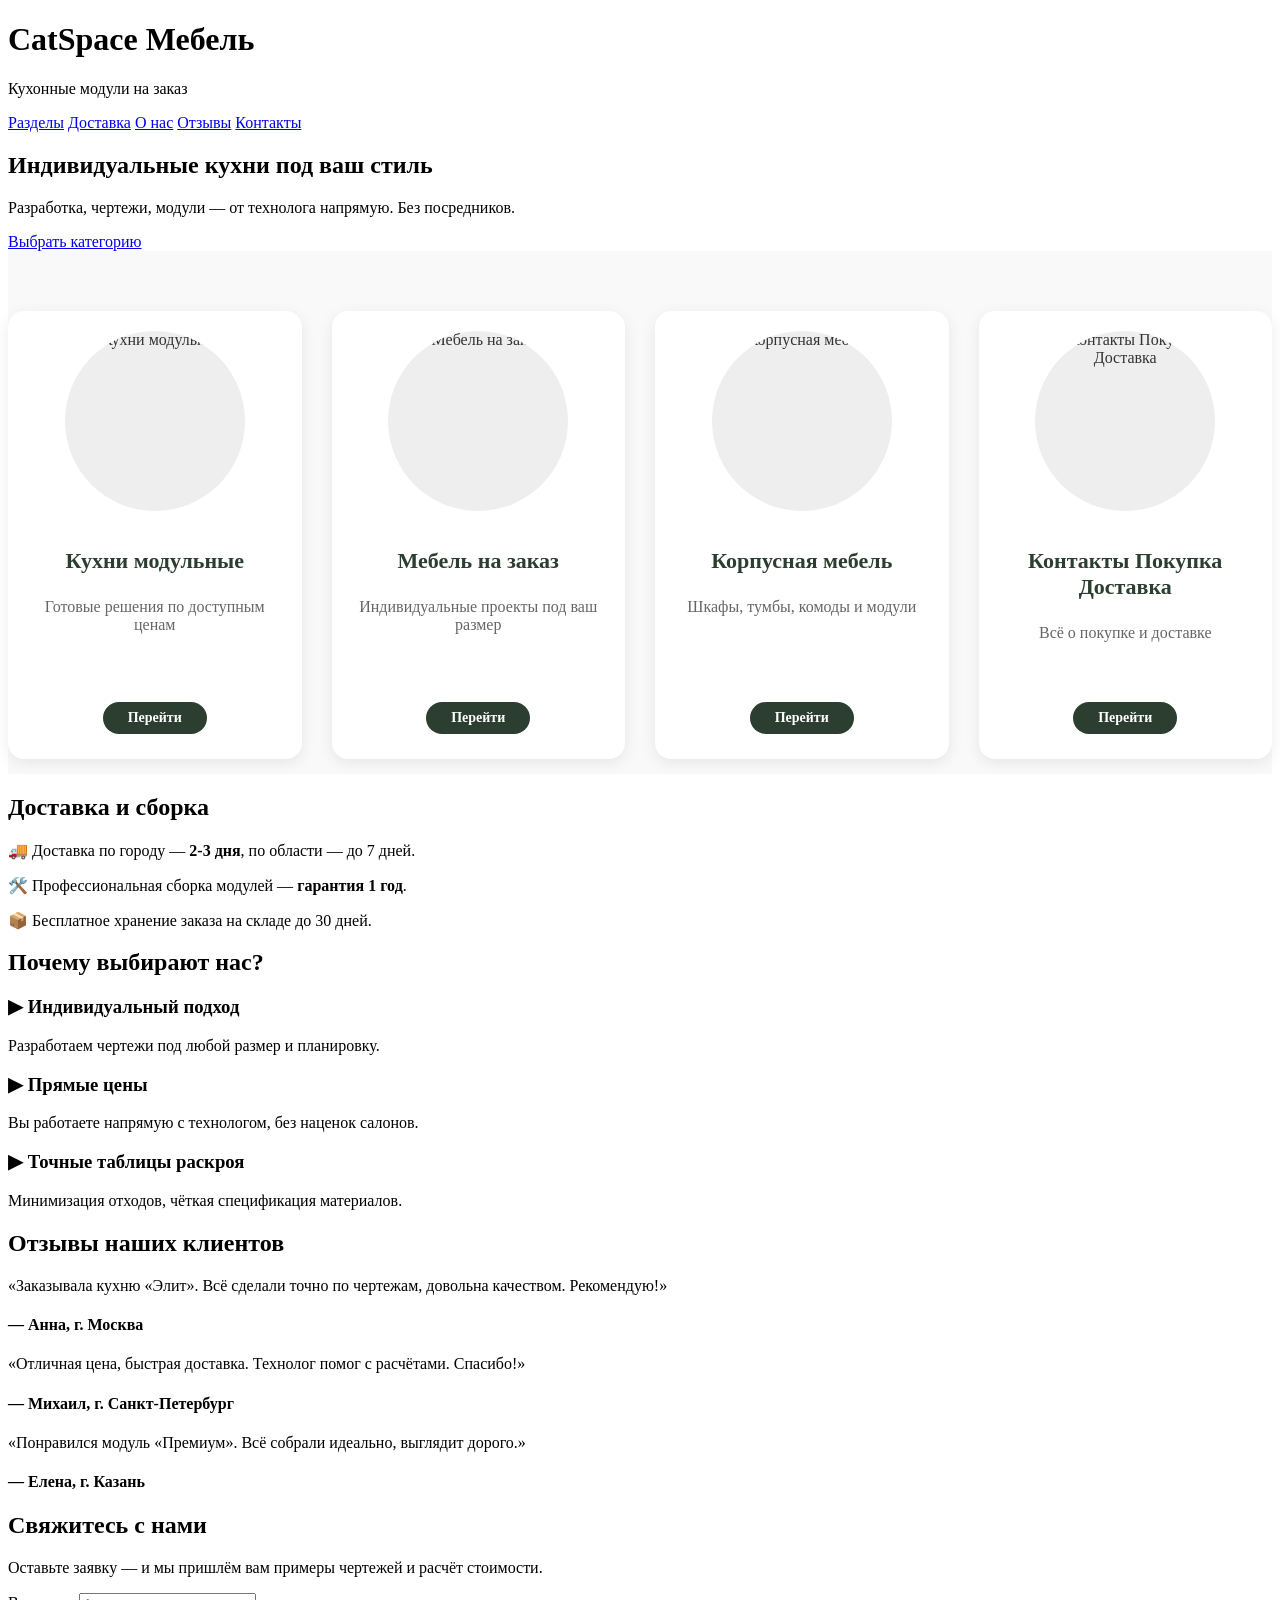
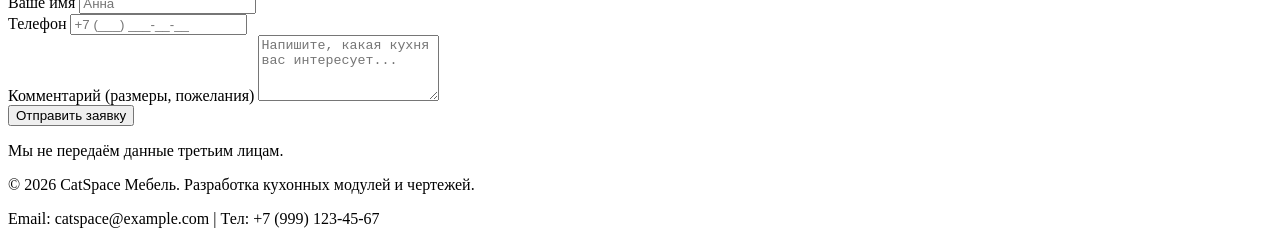
==== index.html @ ef548bec "Update index.html" ====
<!DOCTYPE html>
<html lang="ru">
<head>
    <meta charset="UTF-8">
    <meta name="viewport" content="width=device-width, initial-scale=1.0">
    <title>CatSpace Мебель – Кухни и мебель на заказ</title>
    <link rel="stylesheet" href="style.css">
    <style>
        .section-buttons {
            display: grid;
            grid-template-columns: repeat(auto-fit, minmax(200px, 1fr));
            gap: 30px;
            padding: 60px 0;
            background: #f9f9f9;
        }
        .section-btn {
            display: flex;
            flex-direction: column;
            align-items: center;
            text-decoration: none;
            color: #333;
            background: white;
            border-radius: 16px;
            padding: 20px 20px 25px;
            box-shadow: 0 4px 15px rgba(0,0,0,0.08);
            transition: transform 0.2s, box-shadow 0.2s;
            height: 100%;
            text-align: center;
        }
        .section-btn:hover {
            transform: translateY(-5px);
            box-shadow: 0 8px 25px rgba(0,0,0,0.15);
        }
        .section-btn img {
            width: 100%;
            max-width: 180px;
            aspect-ratio: 1/1;
            object-fit: cover;
            border-radius: 50%;
            margin-bottom: 15px;
            background: #eee;
        }
        .section-btn h3 {
            font-size: 22px;
            margin-bottom: 8px;
            color: #2c3e2f;
            flex-shrink: 0;
            text-align: center;
        }
        .section-btn p {
            font-size: 16px;
            color: #666;
            flex-grow: 1;
            margin-bottom: 15px;
            text-align: center;
        }
        .section-btn .btn {
            display: inline-block;
            padding: 8px 25px;
            background: #2c3e2f;
            color: white;
            border-radius: 30px;
            font-weight: bold;
            font-size: 14px;
            transition: background 0.3s;
            flex-shrink: 0;
            margin-top: auto;
        }
        .section-btn .btn:hover {
            background: #4a6741;
        }
        section[id] {
            scroll-margin-top: 80px;
        }
    </style>
</head>
<body>

<header>
    <div class="container">
        <div class="logo">
            <a href="index.html" style="text-decoration: none; color: inherit;">
                <h1>CatSpace Мебель</h1>
            </a>
            <p>Кухонные модули на заказ</p>
        </div>
        <nav class="navbar">
            <a href="#sections">Разделы</a>
            <a href="#delivery">Доставка</a>
            <a href="#about">О нас</a>
            <a href="#reviews">Отзывы</a>
            <a href="#contact">Контакты</a>
        </nav>
    </div>
</header>

<section class="hero">
    <div class="container">
        <h2>Индивидуальные кухни под ваш стиль</h2>
        <p>Разработка, чертежи, модули — от технолога напрямую. Без посредников.</p>
        <a href="#sections" class="btn">Выбрать категорию</a>
    </div>
</section>

<section id="sections" class="container section-buttons">
    <a href="pages/kitchen-modular/economy.html" class="section-btn">
        <img src="images/kitchen_test.png" alt="Кухни модульные">
        <h3>Кухни модульные</h3>
        <p>Готовые решения по доступным ценам</p>
        <span class="btn">Перейти</span>
    </a>
    <a href="pages/custom-furniture/custom.html" class="section-btn">
        <img src="images/kitchen_test.png" alt="Мебель на заказ">
        <h3>Мебель на заказ</h3>
        <p>Индивидуальные проекты под ваш размер</p>
        <span class="btn">Перейти</span>
    </a>
    <a href="pages/case-furniture/furniture.html" class="section-btn">
        <img src="images/kitchen_test.png" alt="Корпусная мебель">
        <h3>Корпусная мебель</h3>
        <p>Шкафы, тумбы, комоды и модули</p>
        <span class="btn">Перейти</span>
    </a>
    <a href="pages/info/contact-buy-delivery.html" class="section-btn">
        <img src="images/kitchen_test.png" alt="Контакты Покупка Доставка">
        <h3>Контакты Покупка Доставка</h3>
        <p>Всё о покупке и доставке</p>
        <span class="btn">Перейти</span>
    </a>
</section>

<section id="delivery" class="info-section alt-bg">
    <div class="container">
        <h2>Доставка и сборка</h2>
        <div class="info-content">
            <p>🚚 Доставка по городу — <strong>2-3 дня</strong>, по области — до 7 дней.</p>
            <p>🛠️ Профессиональная сборка модулей — <strong>гарантия 1 год</strong>.</p>
            <p>📦 Бесплатное хранение заказа на складе до 30 дней.</p>
        </div>
    </div>
</section>

<section id="about" class="about">
    <div class="container">
        <h2>Почему выбирают нас?</h2>
        <div class="features">
            <div class="feature">
                <h3>▶ Индивидуальный подход</h3>
                <p>Разработаем чертежи под любой размер и планировку.</p>
            </div>
            <div class="feature">
                <h3>▶ Прямые цены</h3>
                <p>Вы работаете напрямую с технологом, без наценок салонов.</p>
            </div>
            <div class="feature">
                <h3>▶ Точные таблицы раскроя</h3>
                <p>Минимизация отходов, чёткая спецификация материалов.</p>
            </div>
        </div>
    </div>
</section>

<section id="reviews" class="info-section">
    <div class="container">
        <h2>Отзывы наших клиентов</h2>
        <div class="reviews-grid">
            <div class="review-card">
                <p>«Заказывала кухню «Элит». Всё сделали точно по чертежам, довольна качеством. Рекомендую!»</p>
                <h4>— Анна, г. Москва</h4>
            </div>
            <div class="review-card">
                <p>«Отличная цена, быстрая доставка. Технолог помог с расчётами. Спасибо!»</p>
                <h4>— Михаил, г. Санкт-Петербург</h4>
            </div>
            <div class="review-card">
                <p>«Понравился модуль «Премиум». Всё собрали идеально, выглядит дорого.»</p>
                <h4>— Елена, г. Казань</h4>
            </div>
        </div>
    </div>
</section>

<section id="contact" class="contact">
    <div class="container">
        <h2>Свяжитесь с нами</h2>
        <p>Оставьте заявку — и мы пришлём вам примеры чертежей и расчёт стоимости.</p>
        <form action="https://formsubmit.co/catspacegoldragon@gmail.com" method="POST" class="contact-form" id="contactForm">
            <input type="hidden" name="_captcha" value="false">
            <input type="hidden" name="_subject" value="Новая заявка с лендинга CatSpace">
            <input type="hidden" name="_next" value="https://catspacegoldragon-tech.github.io/landing/thanks.html">
            <input type="hidden" name="_template" value="table">
            <div class="form-group">
                <label for="name">Ваше имя</label>
                <input type="text" id="name" name="name" placeholder="Анна" required>
            </div>
            <div class="form-group">
                <label for="phone">Телефон</label>
                <input type="tel" id="phone" name="phone" placeholder="+7 (___) ___-__-__" required>
            </div>
            <div class="form-group">
                <label for="message">Комментарий (размеры, пожелания)</label>
                <textarea id="message" name="message" rows="4" placeholder="Напишите, какая кухня вас интересует..."></textarea>
            </div>
            <button type="submit" class="btn">Отправить заявку</button>
        </form>
        <p class="form-note">Мы не передаём данные третьим лицам.</p>
    </div>
</section>

<footer>
    <div class="container">
        <p>&copy; 2026 CatSpace Мебель. Разработка кухонных модулей и чертежей.</p>
        <p>Email: catspace@example.com | Тел: +7 (999) 123-45-67</p>
    </div>
</footer>

</body>
</html>
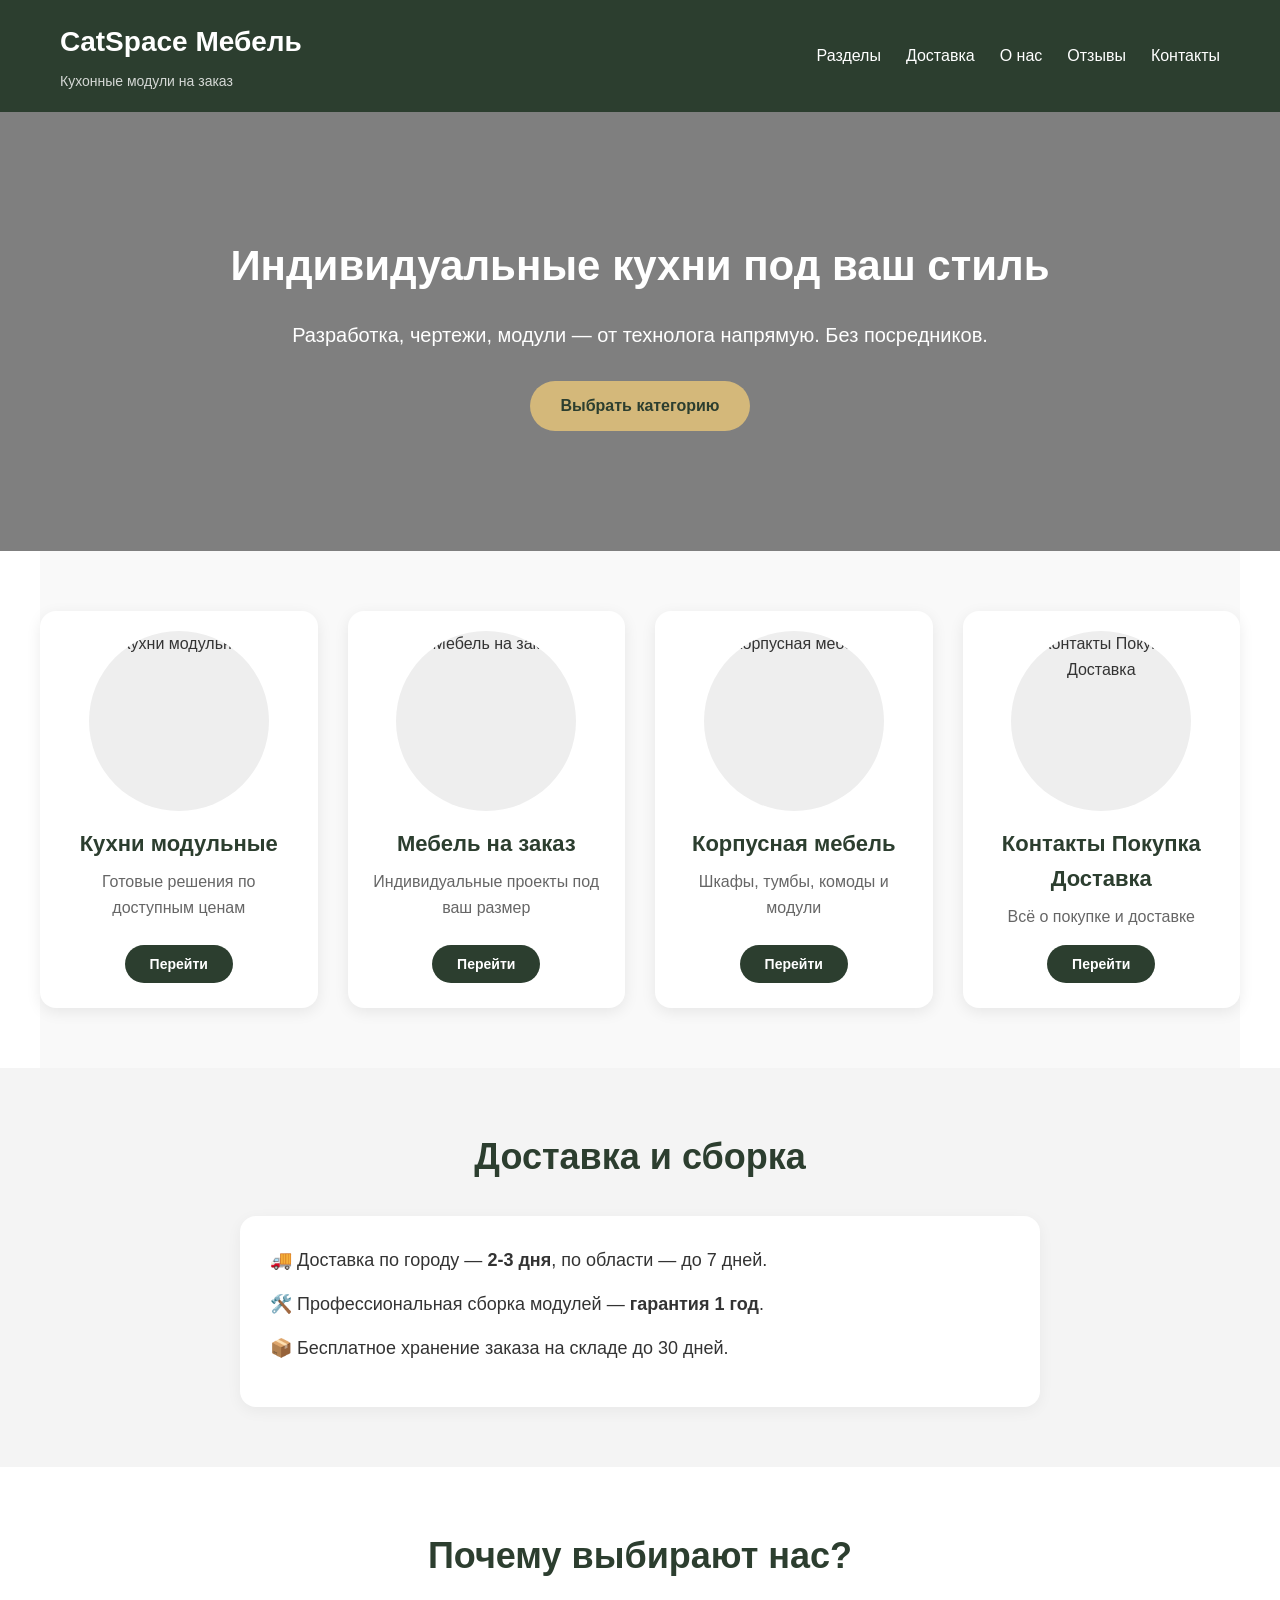
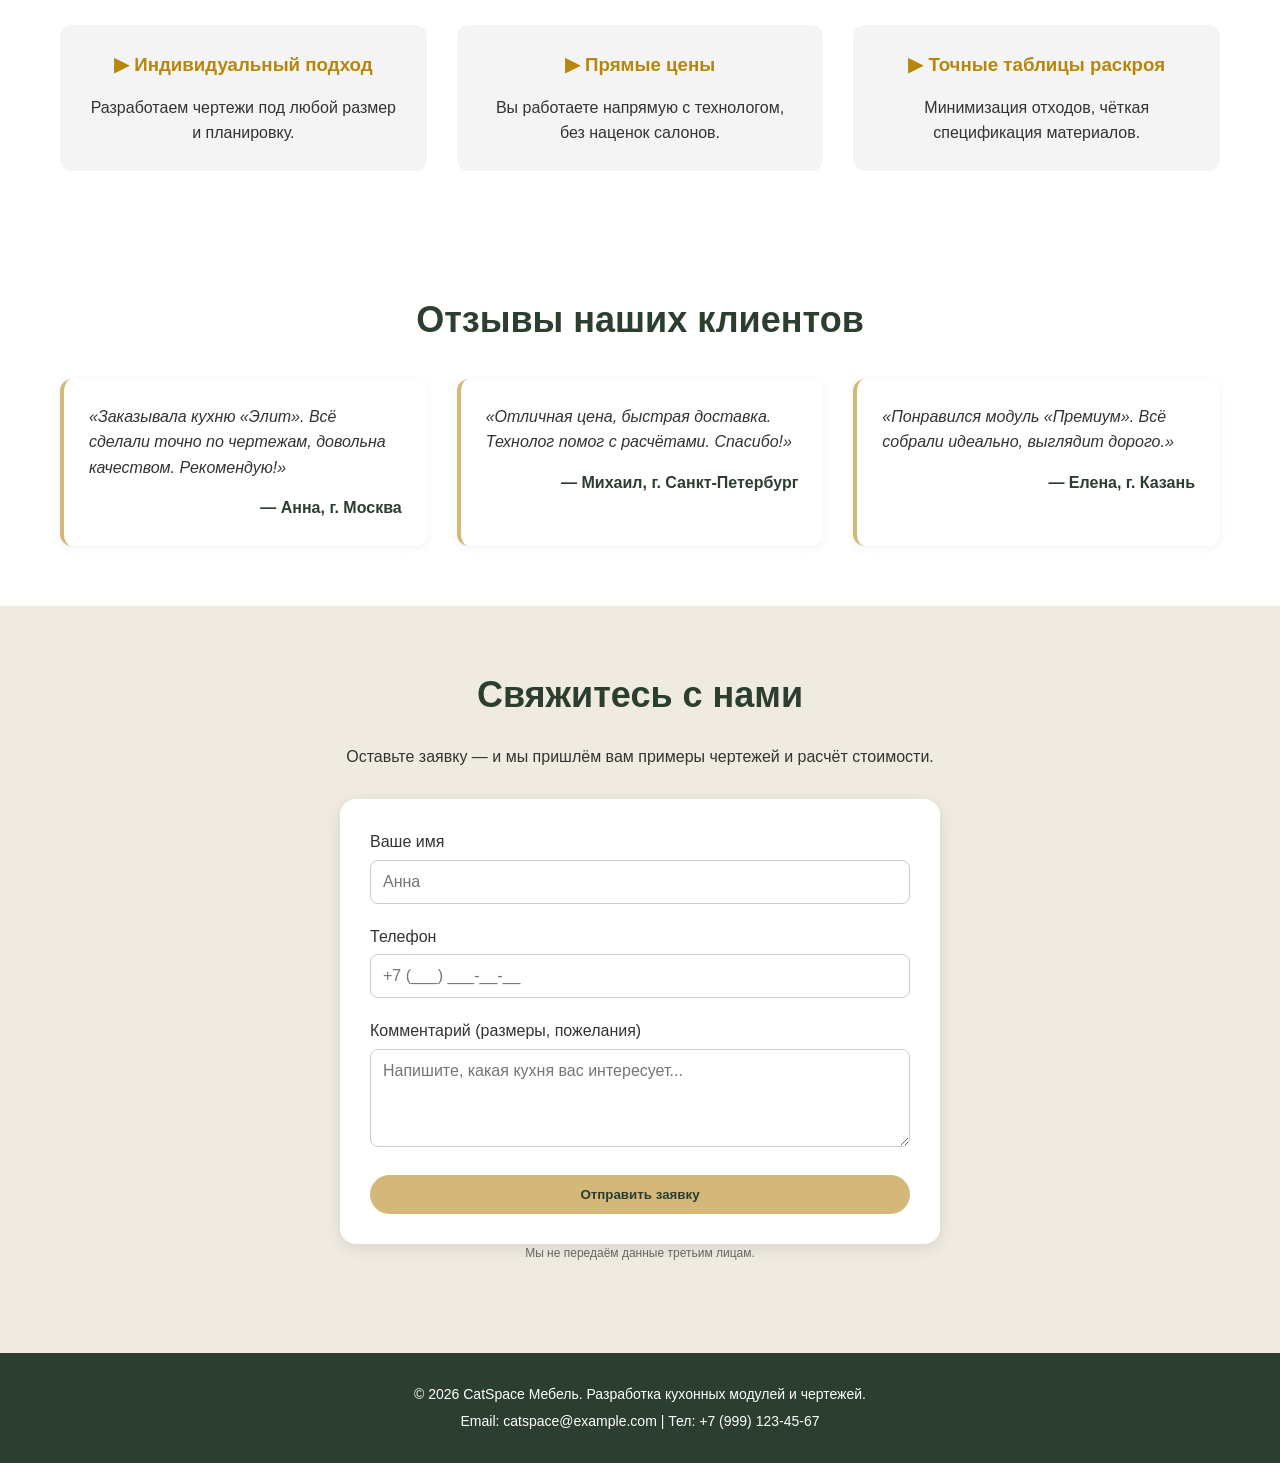
==== commit b72019b6: "Update index.html" ====
--- a/index.html
+++ b/index.html
@@ -110,10 +110,10 @@
         <span class="btn">Перейти</span>
     </a>
     <a href="pages/custom-furniture/custom.html" class="section-btn">
-        <img src="images/kitchen_test.png" alt="Мебель на заказ">
-        <h3>Мебель на заказ</h3>
-        <p>Индивидуальные проекты под ваш размер</p>
-        <span class="btn">Перейти</span>
+    <img src="images/kitchen_test.png" alt="Мебель на заказ">
+    <h3>Мебель на заказ</h3>
+    <p>Индивидуальные проекты под ваш размер</p>
+    <span class="btn">Перейти</span>
     </a>
     <a href="pages/case-furniture/furniture.html" class="section-btn">
         <img src="images/kitchen_test.png" alt="Корпусная мебель">
--- a/style.css
+++ b/style.css
@@ -0,0 +1,397 @@
+/* ============================================================ */
+/* ====================== ОБЩИЕ СБРОСЫ ========================= */
+/* ============================================================ */
+* {
+    margin: 0;
+    padding: 0;
+    box-sizing: border-box;
+}
+
+body {
+    font-family: 'Segoe UI', Tahoma, Geneva, Verdana, sans-serif;
+    line-height: 1.6;
+    color: #333;
+    background-color: #fff;
+}
+
+.container {
+    max-width: 1200px;
+    margin: 0 auto;
+    padding: 0 20px;
+}
+
+/* ============================================================ */
+/* ====================== ШАПКА ================================ */
+/* ============================================================ */
+header {
+    background-color: #2c3e2f;
+    color: white;
+    padding: 20px 0;
+    position: sticky;
+    top: 0;
+    z-index: 100;
+}
+
+header .container {
+    display: flex;
+    justify-content: space-between;
+    align-items: center;
+    flex-wrap: wrap;
+}
+
+.logo h1 {
+    font-size: 28px;
+    margin-bottom: 5px;
+}
+
+.logo p {
+    font-size: 14px;
+    opacity: 0.8;
+}
+
+.navbar {
+    display: flex;
+    gap: 25px;
+    flex-wrap: wrap;
+}
+
+.navbar a {
+    color: white;
+    text-decoration: none;
+    font-weight: 500;
+    transition: color 0.3s;
+}
+
+.navbar a:hover {
+    color: #d4b87a;
+}
+
+/* ============================================================ */
+/* ====================== ГЛАВНЫЙ ЭКРАН (HERO) ================= */
+/* ============================================================ */
+.hero {
+    background: linear-gradient(rgba(0,0,0,0.5), rgba(0,0,0,0.5)), url('https://placehold.co/1600x600?text=Кухня+пример') center/cover no-repeat;
+    color: white;
+    text-align: center;
+    padding: 120px 0;
+}
+
+.hero h2 {
+    font-size: 42px;
+    margin-bottom: 20px;
+}
+
+.hero p {
+    font-size: 20px;
+    margin-bottom: 30px;
+}
+
+.btn {
+    display: inline-block;
+    background-color: #d4b87a;
+    color: #2c3e2f;
+    padding: 12px 30px;
+    text-decoration: none;
+    font-weight: bold;
+    border-radius: 30px;
+    transition: background 0.3s, transform 0.2s;
+    border: none;
+    cursor: pointer;
+}
+
+.btn:hover {
+    background-color: #c2a259;
+    transform: scale(1.02);
+}
+
+/* ============================================================ */
+/* ====================== КАТАЛОГ ============================== */
+/* ============================================================ */
+.catalog {
+    padding: 60px 0;
+    background-color: #f9f9f9;
+}
+
+.catalog h2 {
+    text-align: center;
+    font-size: 36px;
+    margin-bottom: 40px;
+    color: #2c3e2f;
+}
+
+.product-grid {
+    display: grid;
+    grid-template-columns: repeat(auto-fit, minmax(300px, 1fr));
+    gap: 30px;
+}
+
+/* --- КАРТОЧКИ ТОВАРОВ --- */
+.product-card {
+    background: white;
+    border-radius: 12px;
+    overflow: hidden;
+    box-shadow: 0 4px 10px rgba(0,0,0,0.1);
+    text-align: center;
+    padding-bottom: 20px;
+    transition: transform 0.2s;
+}
+
+.product-card:hover {
+    transform: translateY(-5px);
+}
+
+.product-card img {
+    width: 100%;
+    aspect-ratio: 1 / 1;
+    object-fit: contain;
+    background-color: #f0f0f0;
+}
+
+.product-card h3 {
+    font-size: 22px;
+    margin: 15px 0 5px;
+}
+
+.price {
+    font-size: 20px;
+    font-weight: bold;
+    color: #b8860b;
+    margin-bottom: 10px;
+}
+
+.product-card p {
+    padding: 0 15px 15px;
+}
+
+.btn-order {
+    background-color: #2c3e2f;
+    color: white;
+    border: none;
+    padding: 8px 20px;
+    border-radius: 25px;
+    cursor: pointer;
+    transition: background 0.3s;
+}
+
+.btn-order:hover {
+    background-color: #4a6741;
+}
+/* --- КОНЕЦ КАРТОЧЕК --- */
+
+/* ============================================================ */
+/* ====================== ИНФО-СЕКЦИИ (Акции, Доставка) ======== */
+/* ============================================================ */
+.info-section {
+    padding: 60px 0;
+    background-color: white;
+    text-align: center;
+}
+
+.info-section.alt-bg {
+    background-color: #f4f4f4;
+}
+
+.info-section h2 {
+    font-size: 36px;
+    margin-bottom: 30px;
+    color: #2c3e2f;
+}
+
+.info-content {
+    max-width: 800px;
+    margin: 0 auto;
+    text-align: left;
+    background: #fff;
+    padding: 30px;
+    border-radius: 16px;
+    box-shadow: 0 4px 15px rgba(0,0,0,0.05);
+}
+
+.info-content p {
+    margin-bottom: 15px;
+    font-size: 18px;
+}
+
+/* ============================================================ */
+/* ====================== ОТЗЫВЫ =============================== */
+/* ============================================================ */
+.reviews-grid {
+    display: grid;
+    grid-template-columns: repeat(auto-fit, minmax(280px, 1fr));
+    gap: 30px;
+    margin-top: 20px;
+}
+
+.review-card {
+    background: #fff;
+    padding: 25px;
+    border-radius: 12px;
+    box-shadow: 0 2px 10px rgba(0,0,0,0.05);
+    text-align: left;
+    border-left: 4px solid #d4b87a;
+}
+
+.review-card p {
+    font-style: italic;
+    margin-bottom: 15px;
+}
+
+.review-card h4 {
+    color: #2c3e2f;
+    text-align: right;
+}
+
+/* ============================================================ */
+/* ====================== О НАС ================================ */
+/* ============================================================ */
+.about {
+    padding: 60px 0;
+    background-color: white;
+}
+
+.about h2 {
+    text-align: center;
+    font-size: 36px;
+    margin-bottom: 40px;
+    color: #2c3e2f;
+}
+
+.features {
+    display: flex;
+    flex-wrap: wrap;
+    justify-content: space-between;
+    gap: 30px;
+}
+
+.feature {
+    flex: 1;
+    background: #f4f4f4;
+    padding: 25px;
+    border-radius: 12px;
+    text-align: center;
+}
+
+.feature h3 {
+    margin-bottom: 15px;
+    color: #b8860b;
+}
+
+/* ============================================================ */
+/* ====================== ФОРМА СВЯЗИ ========================== */
+/* ============================================================ */
+.contact {
+    padding: 60px 0;
+    background-color: #f0ebe1;
+}
+
+.contact h2 {
+    text-align: center;
+    font-size: 36px;
+    margin-bottom: 20px;
+    color: #2c3e2f;
+}
+
+.contact p {
+    text-align: center;
+    max-width: 600px;
+    margin: 0 auto 30px;
+}
+
+.contact-form {
+    max-width: 600px;
+    margin: 0 auto;
+    background: white;
+    padding: 30px;
+    border-radius: 16px;
+    box-shadow: 0 4px 15px rgba(0,0,0,0.1);
+}
+
+.form-group {
+    margin-bottom: 20px;
+}
+
+.form-group label {
+    display: block;
+    margin-bottom: 5px;
+    font-weight: 500;
+}
+
+.form-group input,
+.form-group textarea {
+    width: 100%;
+    padding: 12px;
+    border: 1px solid #ccc;
+    border-radius: 8px;
+    font-family: inherit;
+    font-size: 16px;
+}
+
+.form-group input:focus,
+.form-group textarea:focus {
+    outline: none;
+    border-color: #d4b87a;
+}
+
+.contact-form .btn {
+    display: block;
+    width: 100%;
+    text-align: center;
+}
+
+.form-note {
+    font-size: 12px;
+    text-align: center;
+    margin-top: 15px;
+    color: #666;
+}
+
+/* ============================================================ */
+/* ====================== ПОДВАЛ ================================ */
+/* ============================================================ */
+footer {
+    background-color: #2c3e2f;
+    color: white;
+    text-align: center;
+    padding: 25px 0;
+    font-size: 14px;
+}
+
+footer p {
+    margin: 5px 0;
+}
+
+/* ============================================================ */
+/* ====================== АДАПТИВНОСТЬ ========================= */
+/* ============================================================ */
+@media (max-width: 768px) {
+    header .container {
+        flex-direction: column;
+        text-align: center;
+    }
+
+    .navbar {
+        justify-content: center;
+        margin-top: 15px;
+        gap: 15px;
+    }
+
+    .hero h2 {
+        font-size: 32px;
+    }
+
+    .hero p {
+        font-size: 18px;
+    }
+
+    .features {
+        flex-direction: column;
+    }
+
+    .reviews-grid {
+        grid-template-columns: 1fr;
+    }
+
+    .product-grid {
+        grid-template-columns: repeat(auto-fit, minmax(250px, 1fr));
+    }
+}
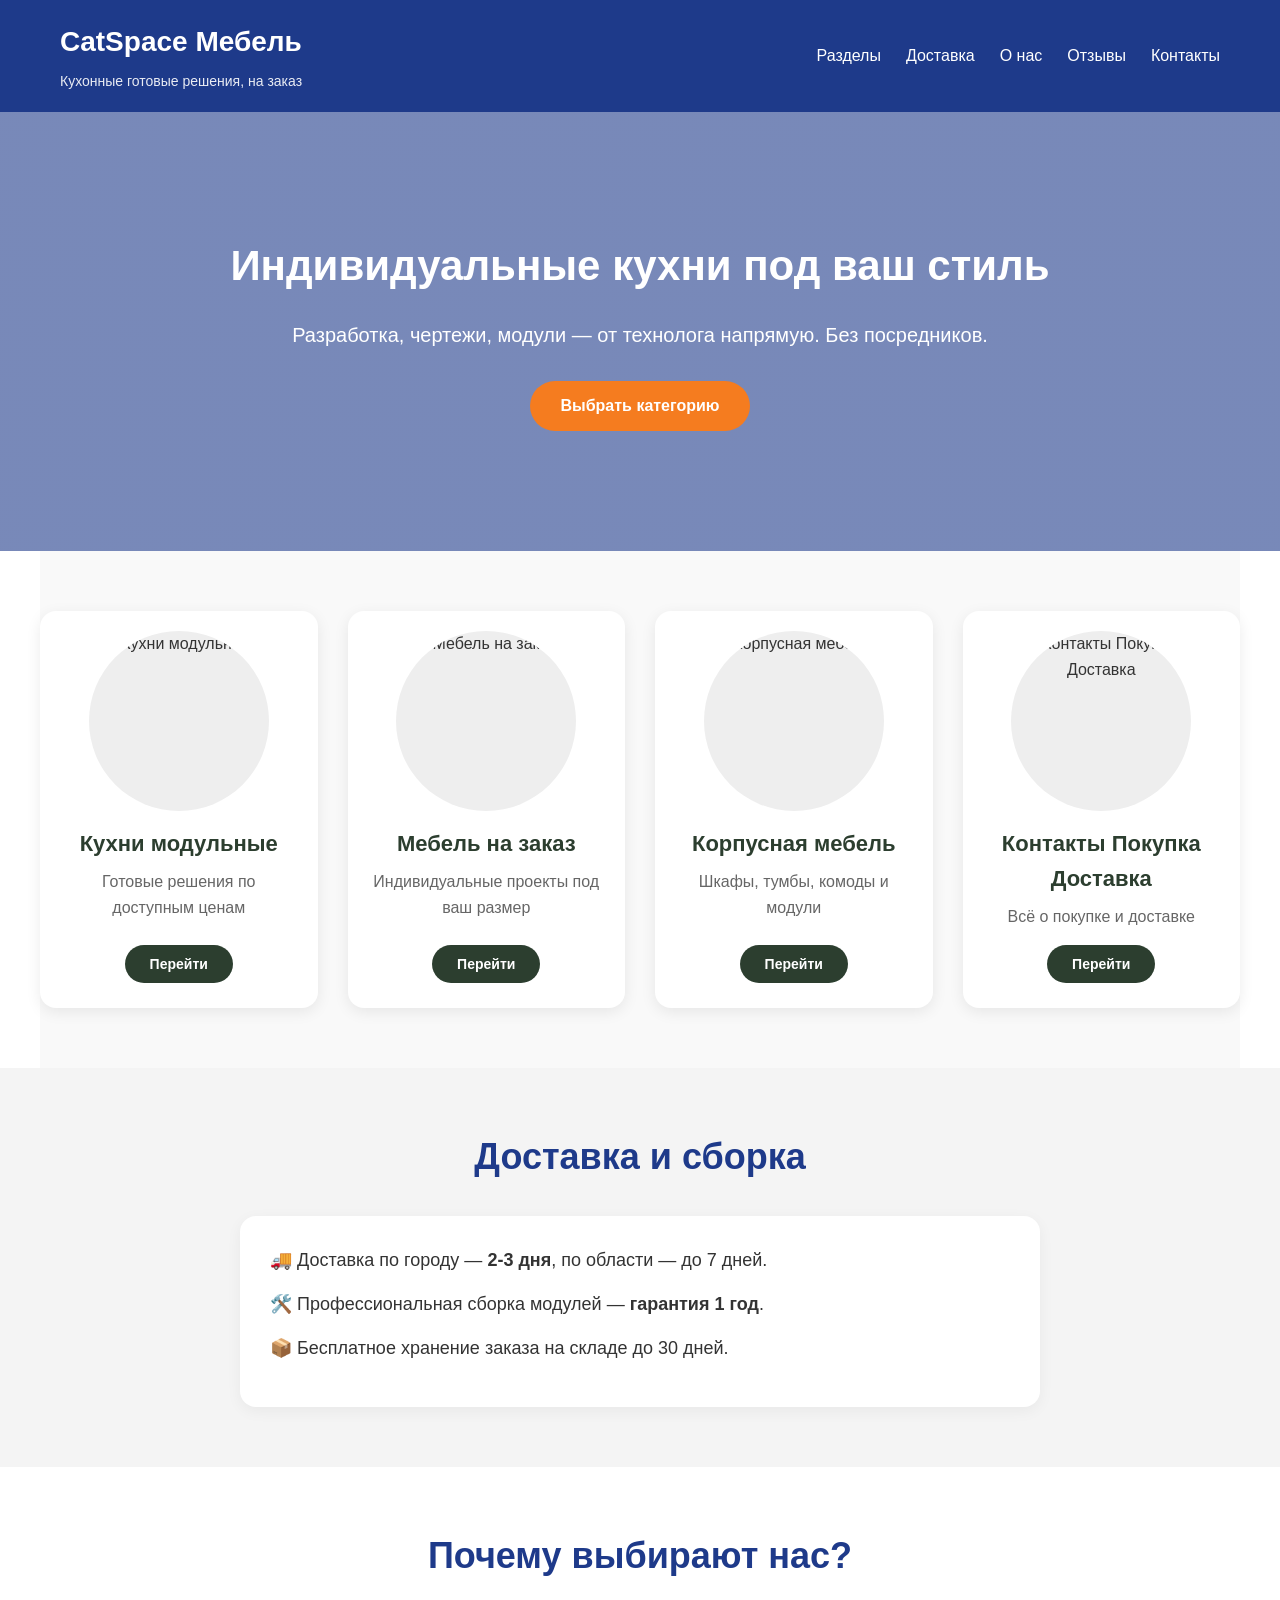
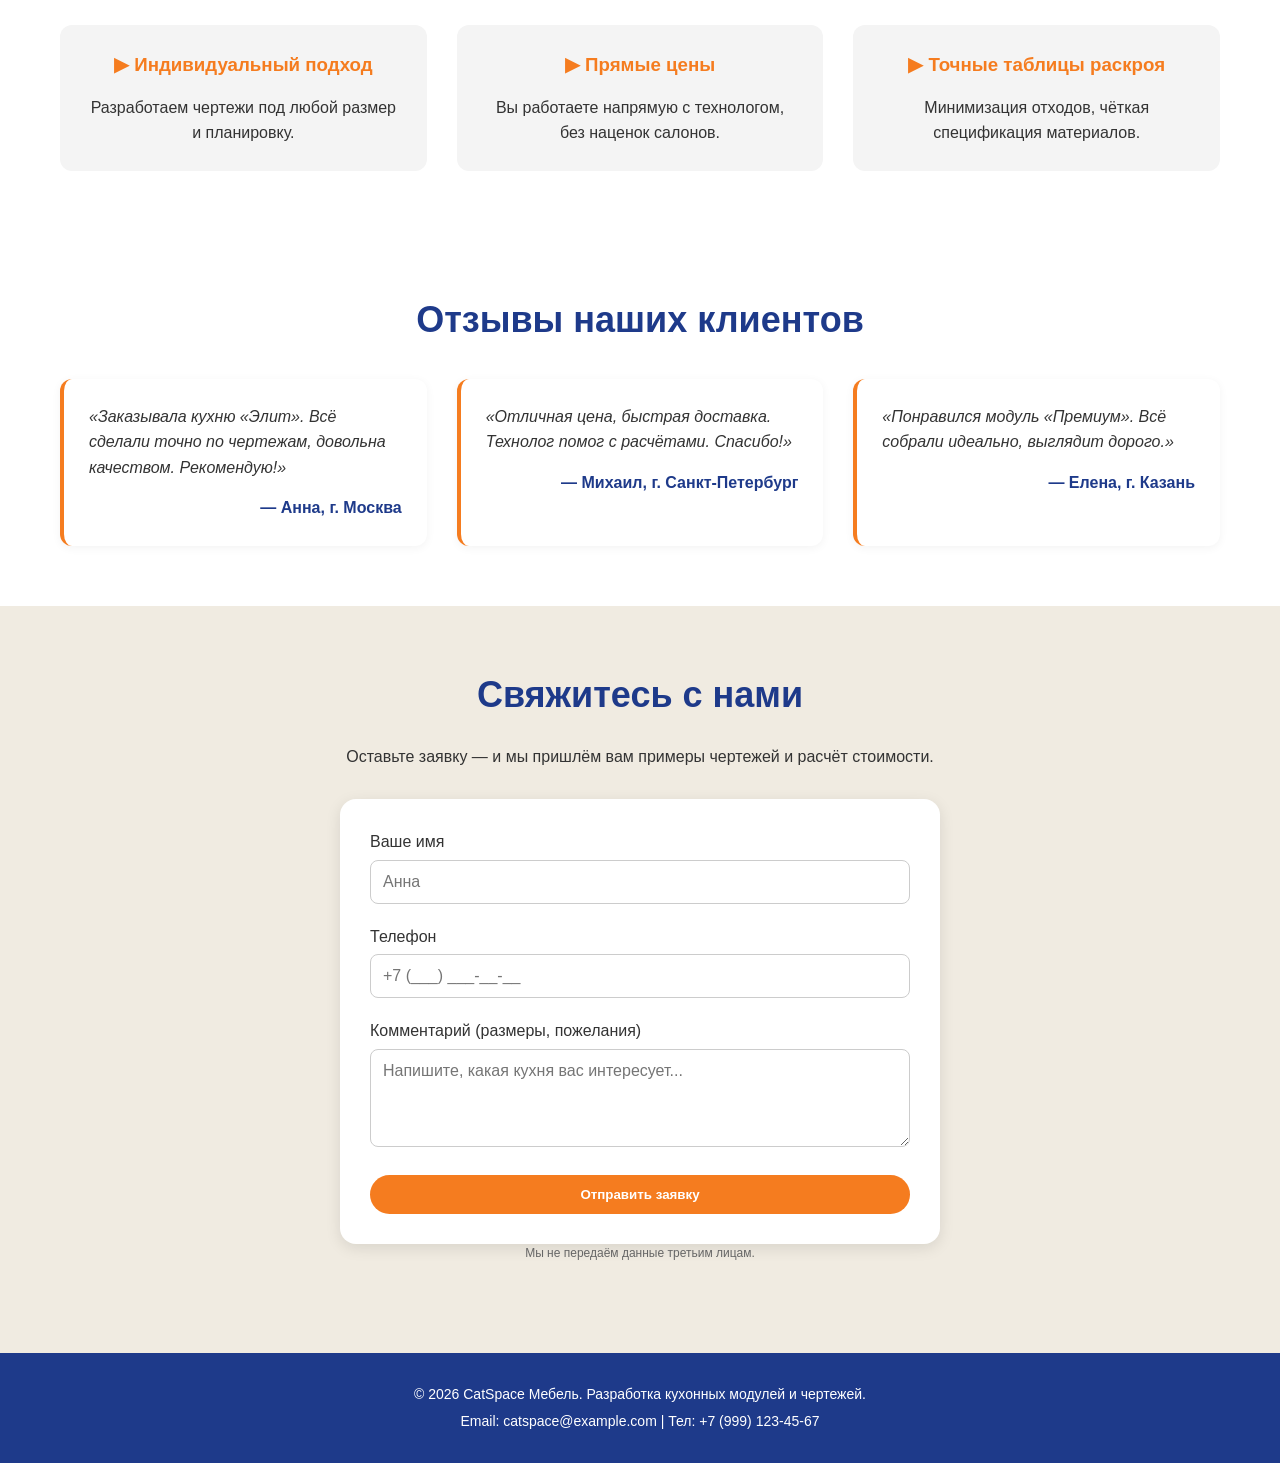
==== commit 898ad140: "Update index.html" ====
--- a/index.html
+++ b/index.html
@@ -3,7 +3,7 @@
 <head>
     <meta charset="UTF-8">
     <meta name="viewport" content="width=device-width, initial-scale=1.0">
-    <title>CatSpace Мебель – Кухни и мебель на заказ</title>
+    <title>ВИРАД Мебель – Кухни и мебель на заказ</title>
     <link rel="stylesheet" href="style.css">
     <style>
         .section-buttons {
@@ -82,7 +82,7 @@
             <a href="index.html" style="text-decoration: none; color: inherit;">
                 <h1>CatSpace Мебель</h1>
             </a>
-            <p>Кухонные модули на заказ</p>
+            <p>Кухонные готовые решения, на заказ</p>
         </div>
         <nav class="navbar">
             <a href="#sections">Разделы</a>
--- a/style.css
+++ b/style.css
@@ -24,7 +24,7 @@
 /* ====================== ШАПКА ================================ */
 /* ============================================================ */
 header {
-    background-color: #2c3e2f;
+    background-color: #1E3A8A; /* тёмно-синий */
     color: white;
     padding: 20px 0;
     position: sticky;
@@ -46,7 +46,7 @@
 
 .logo p {
     font-size: 14px;
-    opacity: 0.8;
+    opacity: 0.9;
 }
 
 .navbar {
@@ -63,14 +63,14 @@
 }
 
 .navbar a:hover {
-    color: #d4b87a;
+    color: #F57C1F; /* оранжевый */
 }
 
 /* ============================================================ */
 /* ====================== ГЛАВНЫЙ ЭКРАН (HERO) ================= */
 /* ============================================================ */
 .hero {
-    background: linear-gradient(rgba(0,0,0,0.5), rgba(0,0,0,0.5)), url('https://placehold.co/1600x600?text=Кухня+пример') center/cover no-repeat;
+    background: linear-gradient(rgba(30, 58, 138, 0.6), rgba(30, 58, 138, 0.6)), url('https://placehold.co/1600x600?text=Кухня+пример') center/cover no-repeat;
     color: white;
     text-align: center;
     padding: 120px 0;
@@ -88,8 +88,8 @@
 
 .btn {
     display: inline-block;
-    background-color: #d4b87a;
-    color: #2c3e2f;
+    background-color: #F57C1F; /* оранжевый */
+    color: white;
     padding: 12px 30px;
     text-decoration: none;
     font-weight: bold;
@@ -100,7 +100,7 @@
 }
 
 .btn:hover {
-    background-color: #c2a259;
+    background-color: #E06A10;
     transform: scale(1.02);
 }
 
@@ -116,7 +116,7 @@
     text-align: center;
     font-size: 36px;
     margin-bottom: 40px;
-    color: #2c3e2f;
+    color: #1E3A8A;
 }
 
 .product-grid {
@@ -155,7 +155,7 @@
 .price {
     font-size: 20px;
     font-weight: bold;
-    color: #b8860b;
+    color: #F57C1F;
     margin-bottom: 10px;
 }
 
@@ -164,7 +164,7 @@
 }
 
 .btn-order {
-    background-color: #2c3e2f;
+    background-color: #1E3A8A;
     color: white;
     border: none;
     padding: 8px 20px;
@@ -174,12 +174,11 @@
 }
 
 .btn-order:hover {
-    background-color: #4a6741;
-}
-/* --- КОНЕЦ КАРТОЧЕК --- */
-
-/* ============================================================ */
-/* ====================== ИНФО-СЕКЦИИ (Акции, Доставка) ======== */
+    background-color: #2C4FA0;
+}
+
+/* ============================================================ */
+/* ====================== ИНФО-СЕКЦИИ ========================== */
 /* ============================================================ */
 .info-section {
     padding: 60px 0;
@@ -194,7 +193,7 @@
 .info-section h2 {
     font-size: 36px;
     margin-bottom: 30px;
-    color: #2c3e2f;
+    color: #1E3A8A;
 }
 
 .info-content {
@@ -228,7 +227,7 @@
     border-radius: 12px;
     box-shadow: 0 2px 10px rgba(0,0,0,0.05);
     text-align: left;
-    border-left: 4px solid #d4b87a;
+    border-left: 4px solid #F57C1F;
 }
 
 .review-card p {
@@ -237,7 +236,7 @@
 }
 
 .review-card h4 {
-    color: #2c3e2f;
+    color: #1E3A8A;
     text-align: right;
 }
 
@@ -253,7 +252,7 @@
     text-align: center;
     font-size: 36px;
     margin-bottom: 40px;
-    color: #2c3e2f;
+    color: #1E3A8A;
 }
 
 .features {
@@ -273,7 +272,7 @@
 
 .feature h3 {
     margin-bottom: 15px;
-    color: #b8860b;
+    color: #F57C1F;
 }
 
 /* ============================================================ */
@@ -288,7 +287,7 @@
     text-align: center;
     font-size: 36px;
     margin-bottom: 20px;
-    color: #2c3e2f;
+    color: #1E3A8A;
 }
 
 .contact p {
@@ -329,7 +328,7 @@
 .form-group input:focus,
 .form-group textarea:focus {
     outline: none;
-    border-color: #d4b87a;
+    border-color: #F57C1F;
 }
 
 .contact-form .btn {
@@ -346,10 +345,10 @@
 }
 
 /* ============================================================ */
-/* ====================== ПОДВАЛ ================================ */
+/* ====================== ПОДВАЛ =============================== */
 /* ============================================================ */
 footer {
-    background-color: #2c3e2f;
+    background-color: #1E3A8A;
     color: white;
     text-align: center;
     padding: 25px 0;
@@ -395,3 +394,117 @@
         grid-template-columns: repeat(auto-fit, minmax(250px, 1fr));
     }
 }
+
+/* ============================================================ */
+/* ====================== ДОПОЛНИТЕЛЬНЫЕ ПРАВКИ ================ */
+/* ============================================================ */
+
+/* Отступ для якорных ссылок */
+section[id] {
+    scroll-margin-top: 80px;
+}
+
+/* Стили для блока корзины */
+.cart-block {
+    background: #fff;
+    padding: 20px;
+    border-radius: 12px;
+    margin-bottom: 30px;
+    box-shadow: 0 2px 10px rgba(0,0,0,0.05);
+}
+.cart-item {
+    display: flex;
+    justify-content: space-between;
+    align-items: center;
+    padding: 8px 0;
+    border-bottom: 1px solid #eee;
+}
+.cart-item .remove-btn {
+    background: none;
+    border: none;
+    color: #F57C1F;
+    font-size: 18px;
+    cursor: pointer;
+    font-weight: bold;
+}
+.cart-total {
+    font-weight: bold;
+    font-size: 18px;
+    margin-top: 10px;
+    text-align: right;
+    color: #1E3A8A;
+}
+.cart-empty {
+    color: #999;
+    text-align: center;
+    padding: 10px 0;
+}
+.cart-highlight {
+    border: 2px solid #F57C1F;
+    transition: border 0.3s;
+}
+
+/* Стили для главной страницы (кнопки-разделы) */
+.section-buttons {
+    display: grid;
+    grid-template-columns: repeat(auto-fit, minmax(200px, 1fr));
+    gap: 30px;
+    padding: 60px 0;
+    background: #f9f9f9;
+}
+.section-btn {
+    display: flex;
+    flex-direction: column;
+    align-items: center;
+    text-decoration: none;
+    color: #333;
+    background: white;
+    border-radius: 16px;
+    padding: 20px 20px 25px;
+    box-shadow: 0 4px 15px rgba(0,0,0,0.08);
+    transition: transform 0.2s, box-shadow 0.2s;
+    height: 100%;
+    text-align: center;
+}
+.section-btn:hover {
+    transform: translateY(-5px);
+    box-shadow: 0 8px 25px rgba(0,0,0,0.15);
+}
+.section-btn img {
+    width: 100%;
+    max-width: 180px;
+    aspect-ratio: 1 / 1;
+    object-fit: cover;
+    border-radius: 50%;
+    margin-bottom: 15px;
+    background: #eee;
+}
+.section-btn h3 {
+    font-size: 22px;
+    margin-bottom: 8px;
+    color: #1E3A8A;
+    flex-shrink: 0;
+    text-align: center;
+}
+.section-btn p {
+    font-size: 16px;
+    color: #666;
+    flex-grow: 1;
+    margin-bottom: 15px;
+    text-align: center;
+}
+.section-btn .btn {
+    display: inline-block;
+    padding: 8px 25px;
+    background: #F57C1F;
+    color: white;
+    border-radius: 30px;
+    font-weight: bold;
+    font-size: 14px;
+    transition: background 0.3s;
+    flex-shrink: 0;
+    margin-top: auto;
+}
+.section-btn .btn:hover {
+    background: #E06A10;
+}
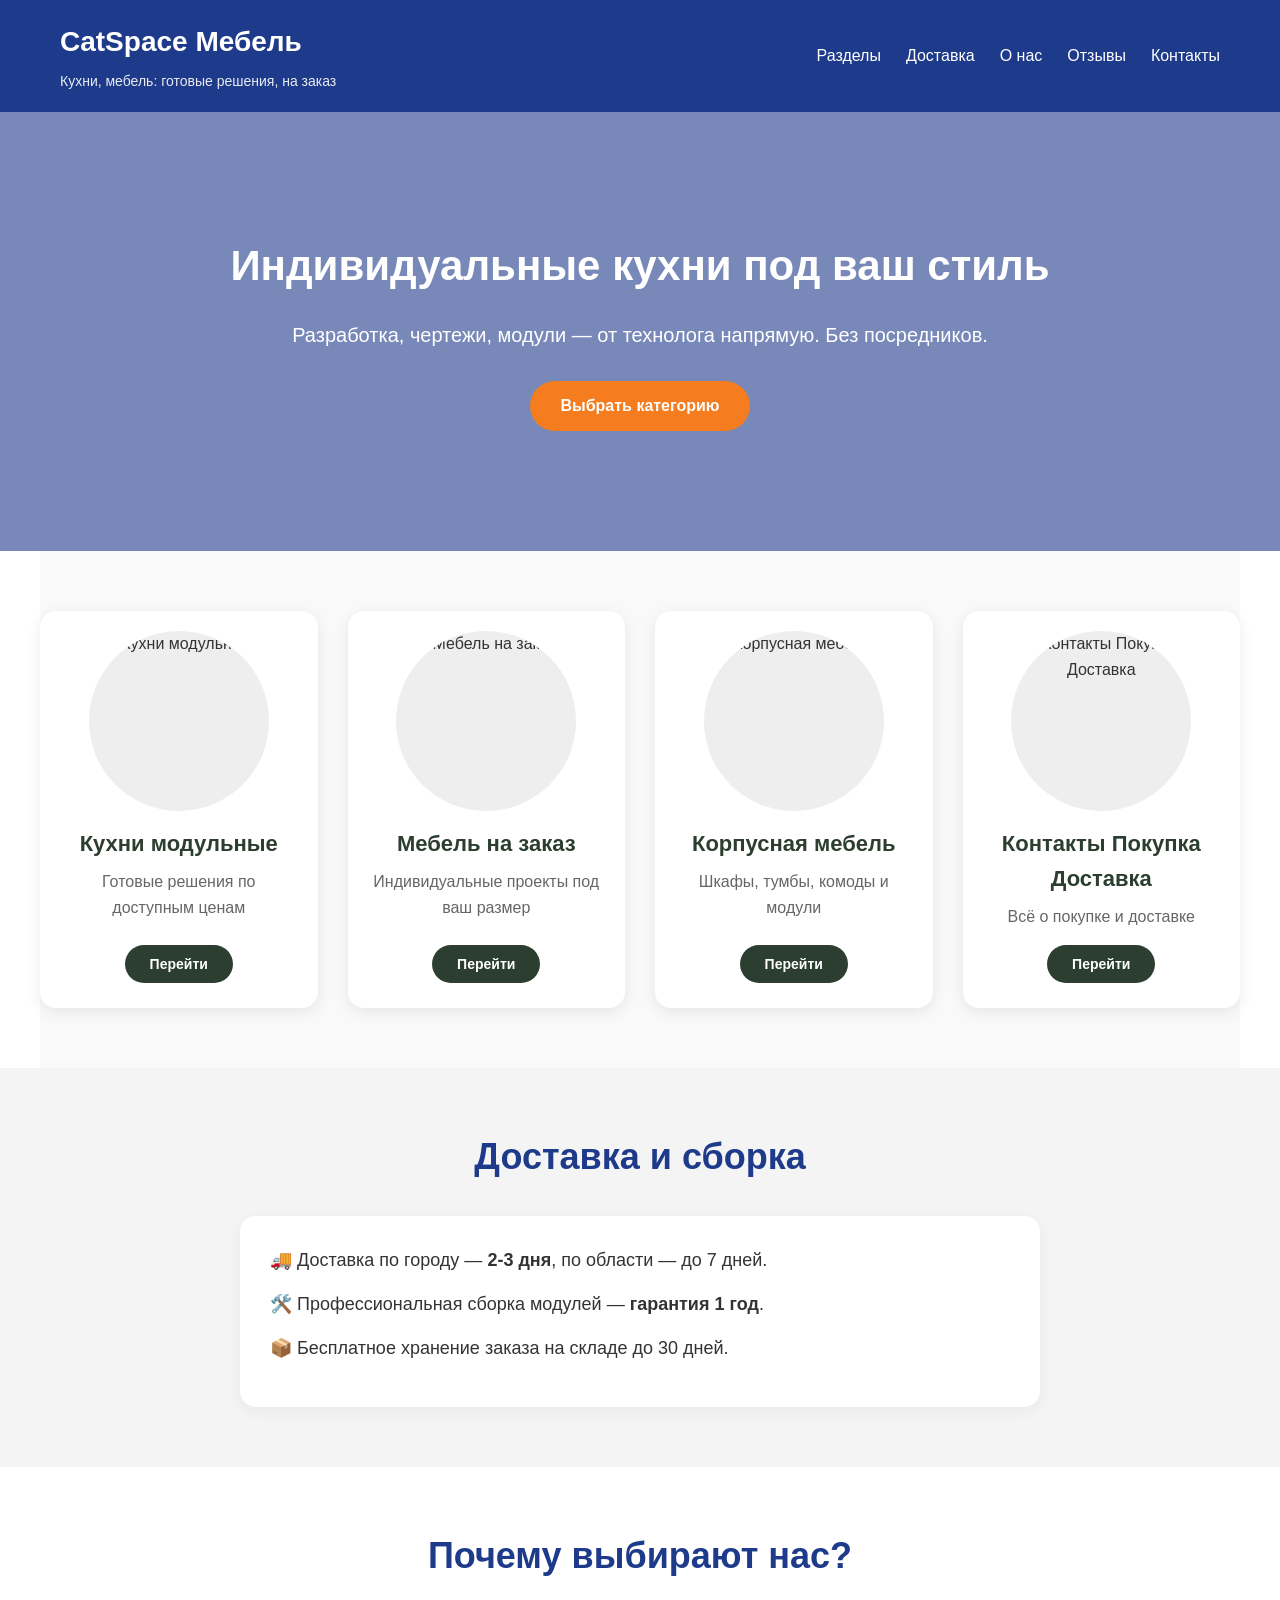
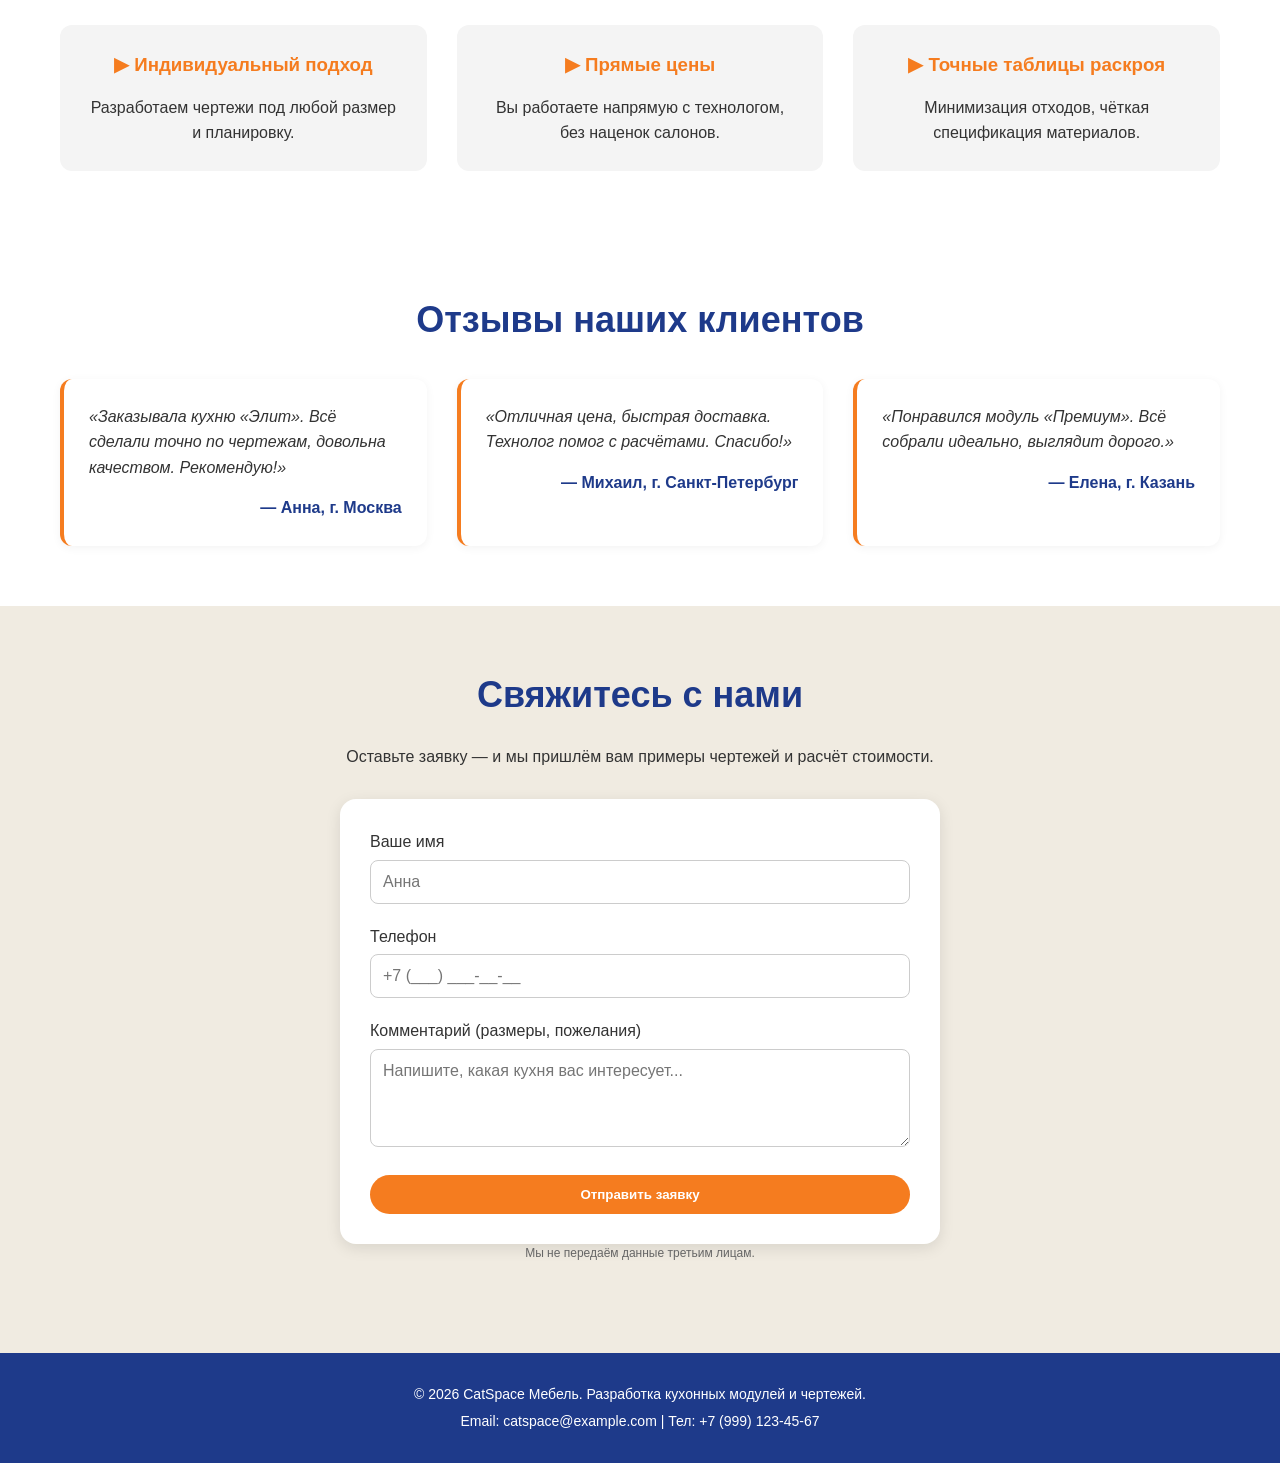
==== commit 101a662b: "Update index.html" ====
--- a/index.html
+++ b/index.html
@@ -82,7 +82,7 @@
             <a href="index.html" style="text-decoration: none; color: inherit;">
                 <h1>CatSpace Мебель</h1>
             </a>
-            <p>Кухонные готовые решения, на заказ</p>
+            <p>Кухни, мебель: готовые решения, на заказ</p>
         </div>
         <nav class="navbar">
             <a href="#sections">Разделы</a>
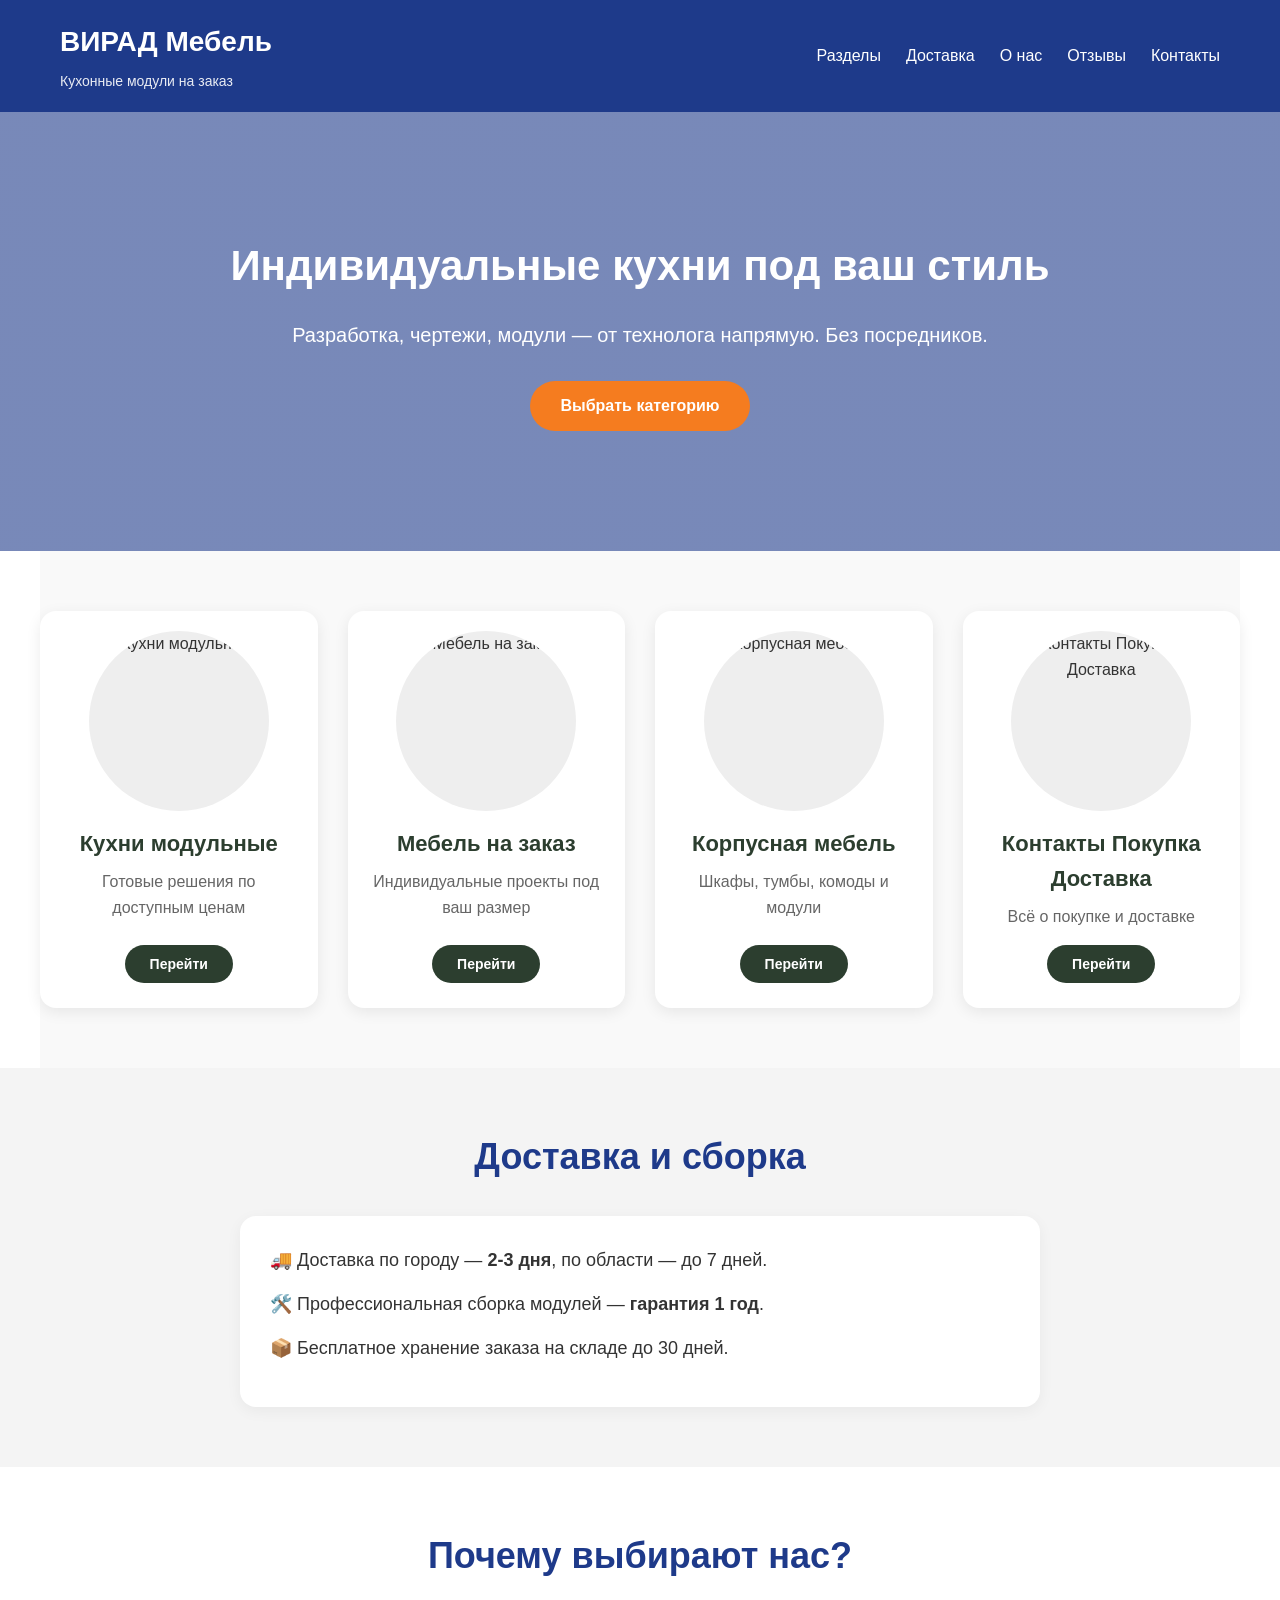
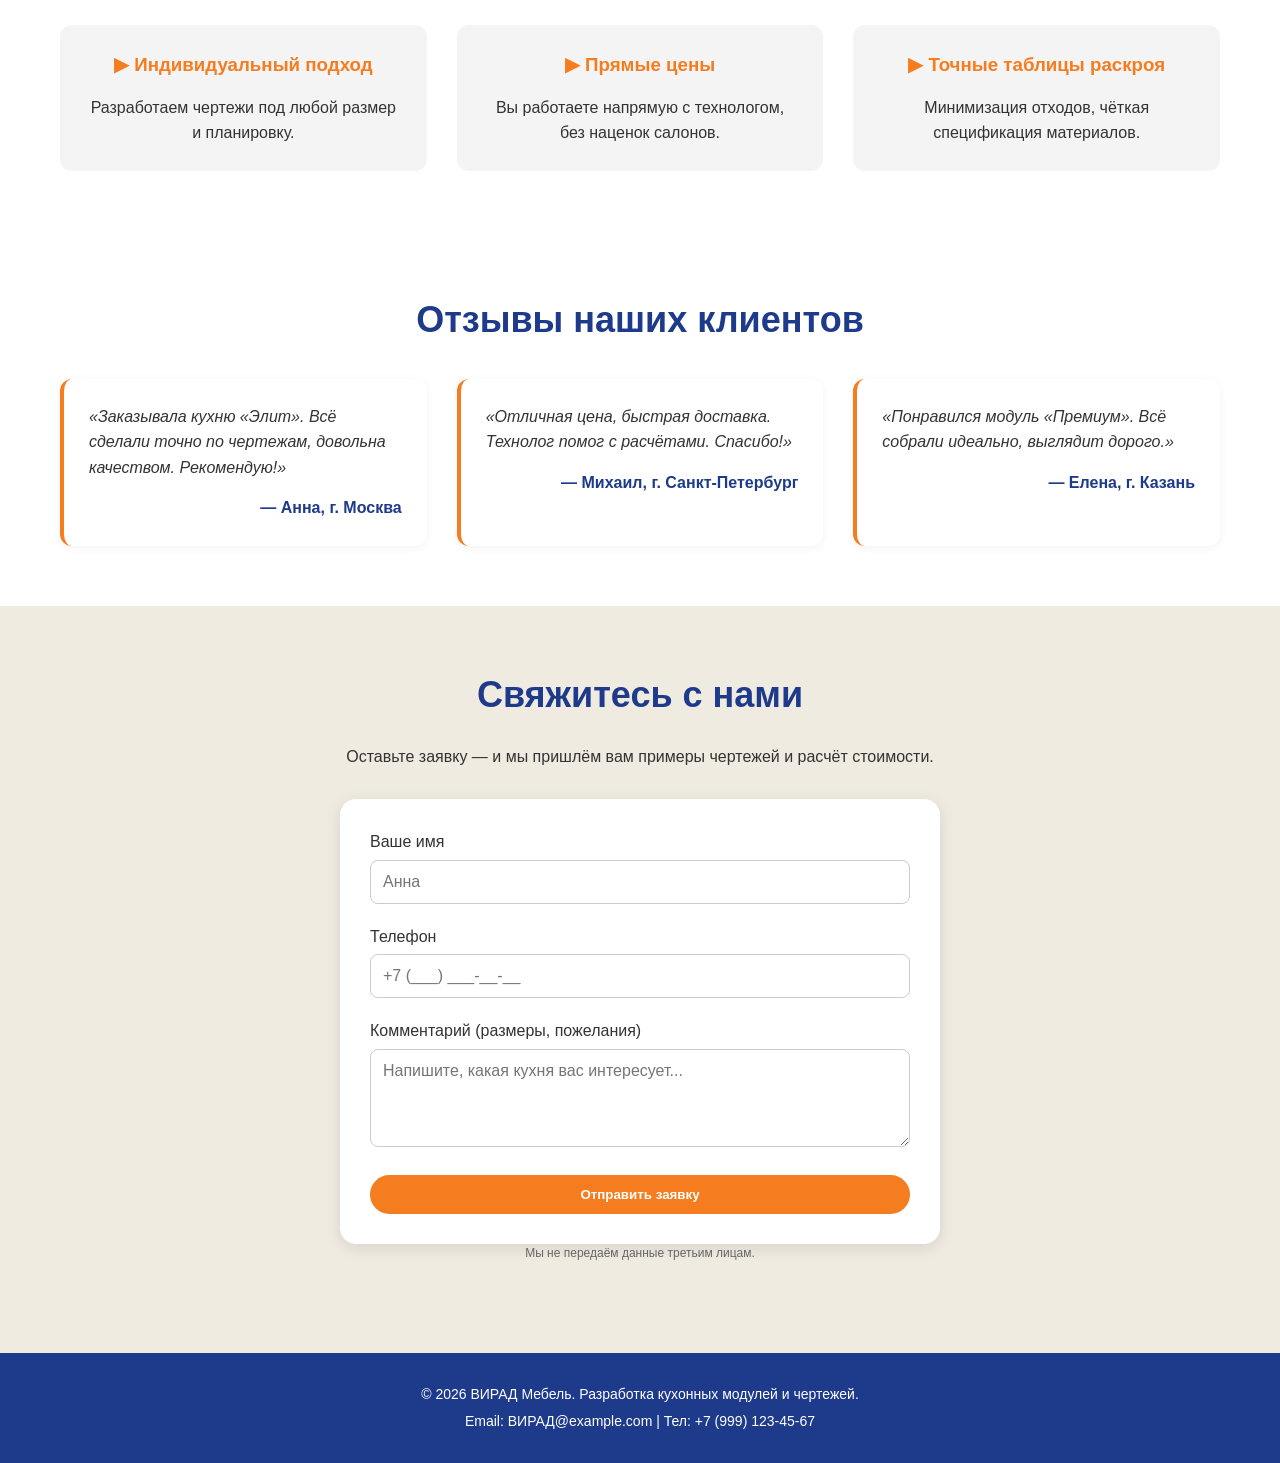
==== commit d8b35088: "Update index.html" ====
--- a/index.html
+++ b/index.html
@@ -80,9 +80,9 @@
     <div class="container">
         <div class="logo">
             <a href="index.html" style="text-decoration: none; color: inherit;">
-                <h1>CatSpace Мебель</h1>
+                <h1>ВИРАД Мебель</h1>
             </a>
-            <p>Кухни, мебель: готовые решения, на заказ</p>
+            <p>Кухонные модули на заказ</p>
         </div>
         <nav class="navbar">
             <a href="#sections">Разделы</a>
@@ -186,7 +186,7 @@
         <p>Оставьте заявку — и мы пришлём вам примеры чертежей и расчёт стоимости.</p>
         <form action="https://formsubmit.co/catspacegoldragon@gmail.com" method="POST" class="contact-form" id="contactForm">
             <input type="hidden" name="_captcha" value="false">
-            <input type="hidden" name="_subject" value="Новая заявка с лендинга CatSpace">
+            <input type="hidden" name="_subject" value="Новая заявка с лендинга ВИРАД мебель">
             <input type="hidden" name="_next" value="https://catspacegoldragon-tech.github.io/landing/thanks.html">
             <input type="hidden" name="_template" value="table">
             <div class="form-group">
@@ -209,8 +209,8 @@
 
 <footer>
     <div class="container">
-        <p>&copy; 2026 CatSpace Мебель. Разработка кухонных модулей и чертежей.</p>
-        <p>Email: catspace@example.com | Тел: +7 (999) 123-45-67</p>
+        <p>&copy; 2026 ВИРАД Мебель. Разработка кухонных модулей и чертежей.</p>
+        <p>Email: ВИРАД@example.com | Тел: +7 (999) 123-45-67</p>
     </div>
 </footer>
 
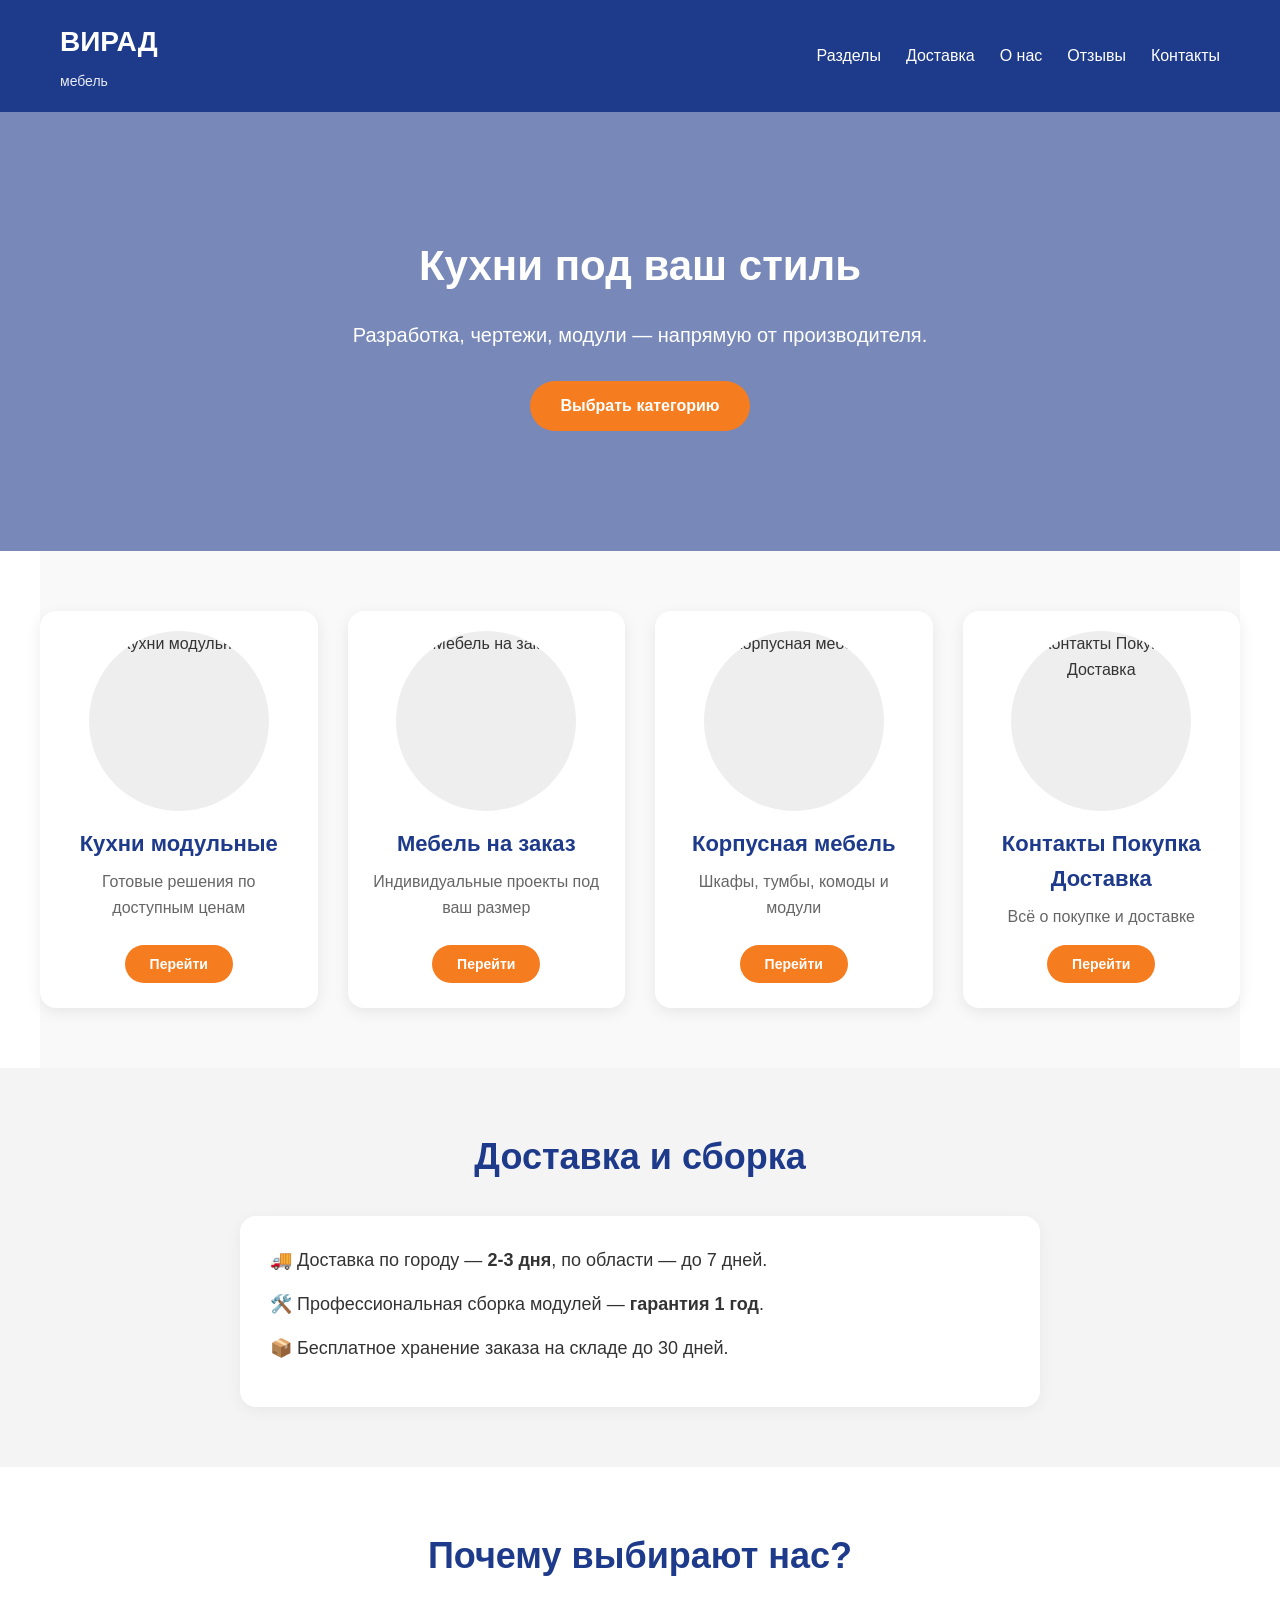
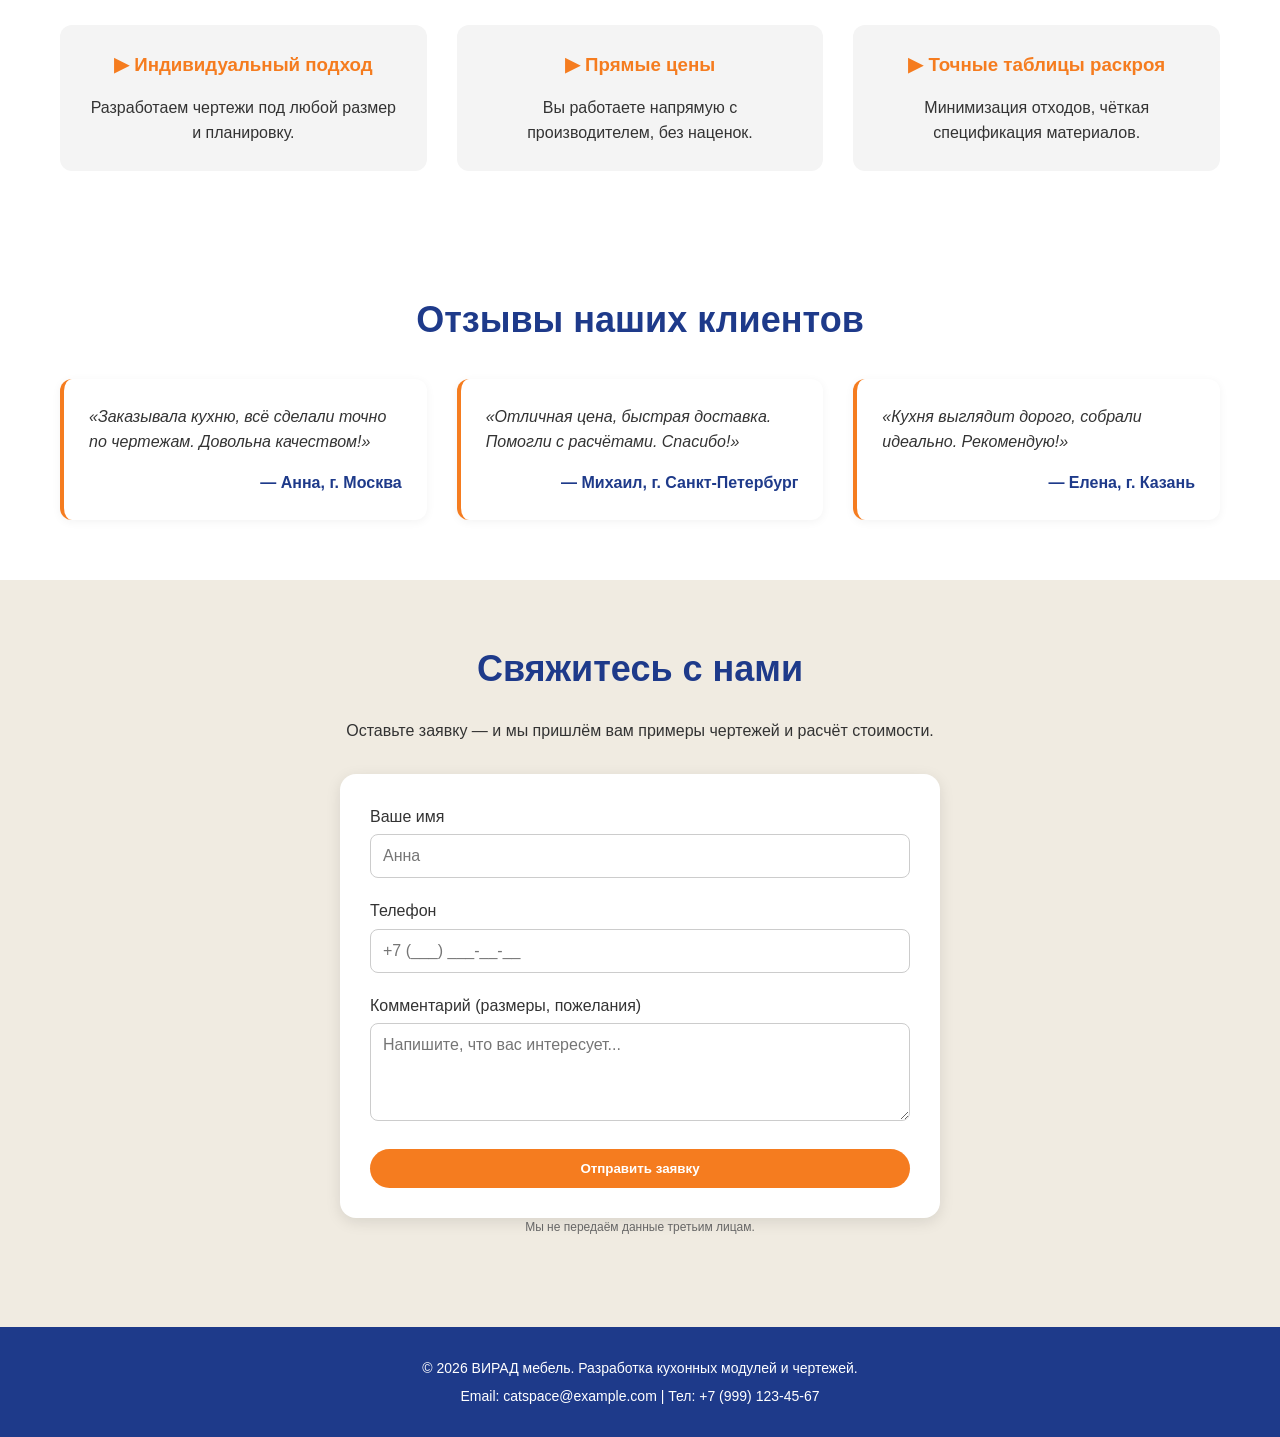
==== commit cb05fb38: "Update index.html" ====
--- a/index.html
+++ b/index.html
@@ -3,76 +3,8 @@
 <head>
     <meta charset="UTF-8">
     <meta name="viewport" content="width=device-width, initial-scale=1.0">
-    <title>ВИРАД Мебель – Кухни и мебель на заказ</title>
+    <title>ВИРАД мебель – Кухни и мебель на заказ</title>
     <link rel="stylesheet" href="style.css">
-    <style>
-        .section-buttons {
-            display: grid;
-            grid-template-columns: repeat(auto-fit, minmax(200px, 1fr));
-            gap: 30px;
-            padding: 60px 0;
-            background: #f9f9f9;
-        }
-        .section-btn {
-            display: flex;
-            flex-direction: column;
-            align-items: center;
-            text-decoration: none;
-            color: #333;
-            background: white;
-            border-radius: 16px;
-            padding: 20px 20px 25px;
-            box-shadow: 0 4px 15px rgba(0,0,0,0.08);
-            transition: transform 0.2s, box-shadow 0.2s;
-            height: 100%;
-            text-align: center;
-        }
-        .section-btn:hover {
-            transform: translateY(-5px);
-            box-shadow: 0 8px 25px rgba(0,0,0,0.15);
-        }
-        .section-btn img {
-            width: 100%;
-            max-width: 180px;
-            aspect-ratio: 1/1;
-            object-fit: cover;
-            border-radius: 50%;
-            margin-bottom: 15px;
-            background: #eee;
-        }
-        .section-btn h3 {
-            font-size: 22px;
-            margin-bottom: 8px;
-            color: #2c3e2f;
-            flex-shrink: 0;
-            text-align: center;
-        }
-        .section-btn p {
-            font-size: 16px;
-            color: #666;
-            flex-grow: 1;
-            margin-bottom: 15px;
-            text-align: center;
-        }
-        .section-btn .btn {
-            display: inline-block;
-            padding: 8px 25px;
-            background: #2c3e2f;
-            color: white;
-            border-radius: 30px;
-            font-weight: bold;
-            font-size: 14px;
-            transition: background 0.3s;
-            flex-shrink: 0;
-            margin-top: auto;
-        }
-        .section-btn .btn:hover {
-            background: #4a6741;
-        }
-        section[id] {
-            scroll-margin-top: 80px;
-        }
-    </style>
 </head>
 <body>
 
@@ -80,9 +12,9 @@
     <div class="container">
         <div class="logo">
             <a href="index.html" style="text-decoration: none; color: inherit;">
-                <h1>ВИРАД Мебель</h1>
+                <h1>ВИРАД</h1>
             </a>
-            <p>Кухонные модули на заказ</p>
+            <p>мебель</p>
         </div>
         <nav class="navbar">
             <a href="#sections">Разделы</a>
@@ -96,8 +28,8 @@
 
 <section class="hero">
     <div class="container">
-        <h2>Индивидуальные кухни под ваш стиль</h2>
-        <p>Разработка, чертежи, модули — от технолога напрямую. Без посредников.</p>
+        <h2>Кухни под ваш стиль</h2>
+        <p>Разработка, чертежи, модули — напрямую от производителя.</p>
         <a href="#sections" class="btn">Выбрать категорию</a>
     </div>
 </section>
@@ -110,10 +42,10 @@
         <span class="btn">Перейти</span>
     </a>
     <a href="pages/custom-furniture/custom.html" class="section-btn">
-    <img src="images/kitchen_test.png" alt="Мебель на заказ">
-    <h3>Мебель на заказ</h3>
-    <p>Индивидуальные проекты под ваш размер</p>
-    <span class="btn">Перейти</span>
+        <img src="images/kitchen_test.png" alt="Мебель на заказ">
+        <h3>Мебель на заказ</h3>
+        <p>Индивидуальные проекты под ваш размер</p>
+        <span class="btn">Перейти</span>
     </a>
     <a href="pages/case-furniture/furniture.html" class="section-btn">
         <img src="images/kitchen_test.png" alt="Корпусная мебель">
@@ -150,7 +82,7 @@
             </div>
             <div class="feature">
                 <h3>▶ Прямые цены</h3>
-                <p>Вы работаете напрямую с технологом, без наценок салонов.</p>
+                <p>Вы работаете напрямую с производителем, без наценок.</p>
             </div>
             <div class="feature">
                 <h3>▶ Точные таблицы раскроя</h3>
@@ -165,15 +97,15 @@
         <h2>Отзывы наших клиентов</h2>
         <div class="reviews-grid">
             <div class="review-card">
-                <p>«Заказывала кухню «Элит». Всё сделали точно по чертежам, довольна качеством. Рекомендую!»</p>
+                <p>«Заказывала кухню, всё сделали точно по чертежам. Довольна качеством!»</p>
                 <h4>— Анна, г. Москва</h4>
             </div>
             <div class="review-card">
-                <p>«Отличная цена, быстрая доставка. Технолог помог с расчётами. Спасибо!»</p>
+                <p>«Отличная цена, быстрая доставка. Помогли с расчётами. Спасибо!»</p>
                 <h4>— Михаил, г. Санкт-Петербург</h4>
             </div>
             <div class="review-card">
-                <p>«Понравился модуль «Премиум». Всё собрали идеально, выглядит дорого.»</p>
+                <p>«Кухня выглядит дорого, собрали идеально. Рекомендую!»</p>
                 <h4>— Елена, г. Казань</h4>
             </div>
         </div>
@@ -186,8 +118,9 @@
         <p>Оставьте заявку — и мы пришлём вам примеры чертежей и расчёт стоимости.</p>
         <form action="https://formsubmit.co/catspacegoldragon@gmail.com" method="POST" class="contact-form" id="contactForm">
             <input type="hidden" name="_captcha" value="false">
-            <input type="hidden" name="_subject" value="Новая заявка с лендинга ВИРАД мебель">
-            <input type="hidden" name="_next" value="https://catspacegoldragon-tech.github.io/landing/thanks.html">
+            <input type="hidden" name="_subject" value="Новая заявка с лендинга ВИРАД">
+            <!-- ОТНОСИТЕЛЬНЫЙ ПУТЬ (не привязан к домену) -->
+            <input type="hidden" name="_next" value="thanks.html">
             <input type="hidden" name="_template" value="table">
             <div class="form-group">
                 <label for="name">Ваше имя</label>
@@ -199,7 +132,7 @@
             </div>
             <div class="form-group">
                 <label for="message">Комментарий (размеры, пожелания)</label>
-                <textarea id="message" name="message" rows="4" placeholder="Напишите, какая кухня вас интересует..."></textarea>
+                <textarea id="message" name="message" rows="4" placeholder="Напишите, что вас интересует..."></textarea>
             </div>
             <button type="submit" class="btn">Отправить заявку</button>
         </form>
@@ -209,8 +142,8 @@
 
 <footer>
     <div class="container">
-        <p>&copy; 2026 ВИРАД Мебель. Разработка кухонных модулей и чертежей.</p>
-        <p>Email: ВИРАД@example.com | Тел: +7 (999) 123-45-67</p>
+        <p>&copy; 2026 ВИРАД мебель. Разработка кухонных модулей и чертежей.</p>
+        <p>Email: catspace@example.com | Тел: +7 (999) 123-45-67</p>
     </div>
 </footer>
 
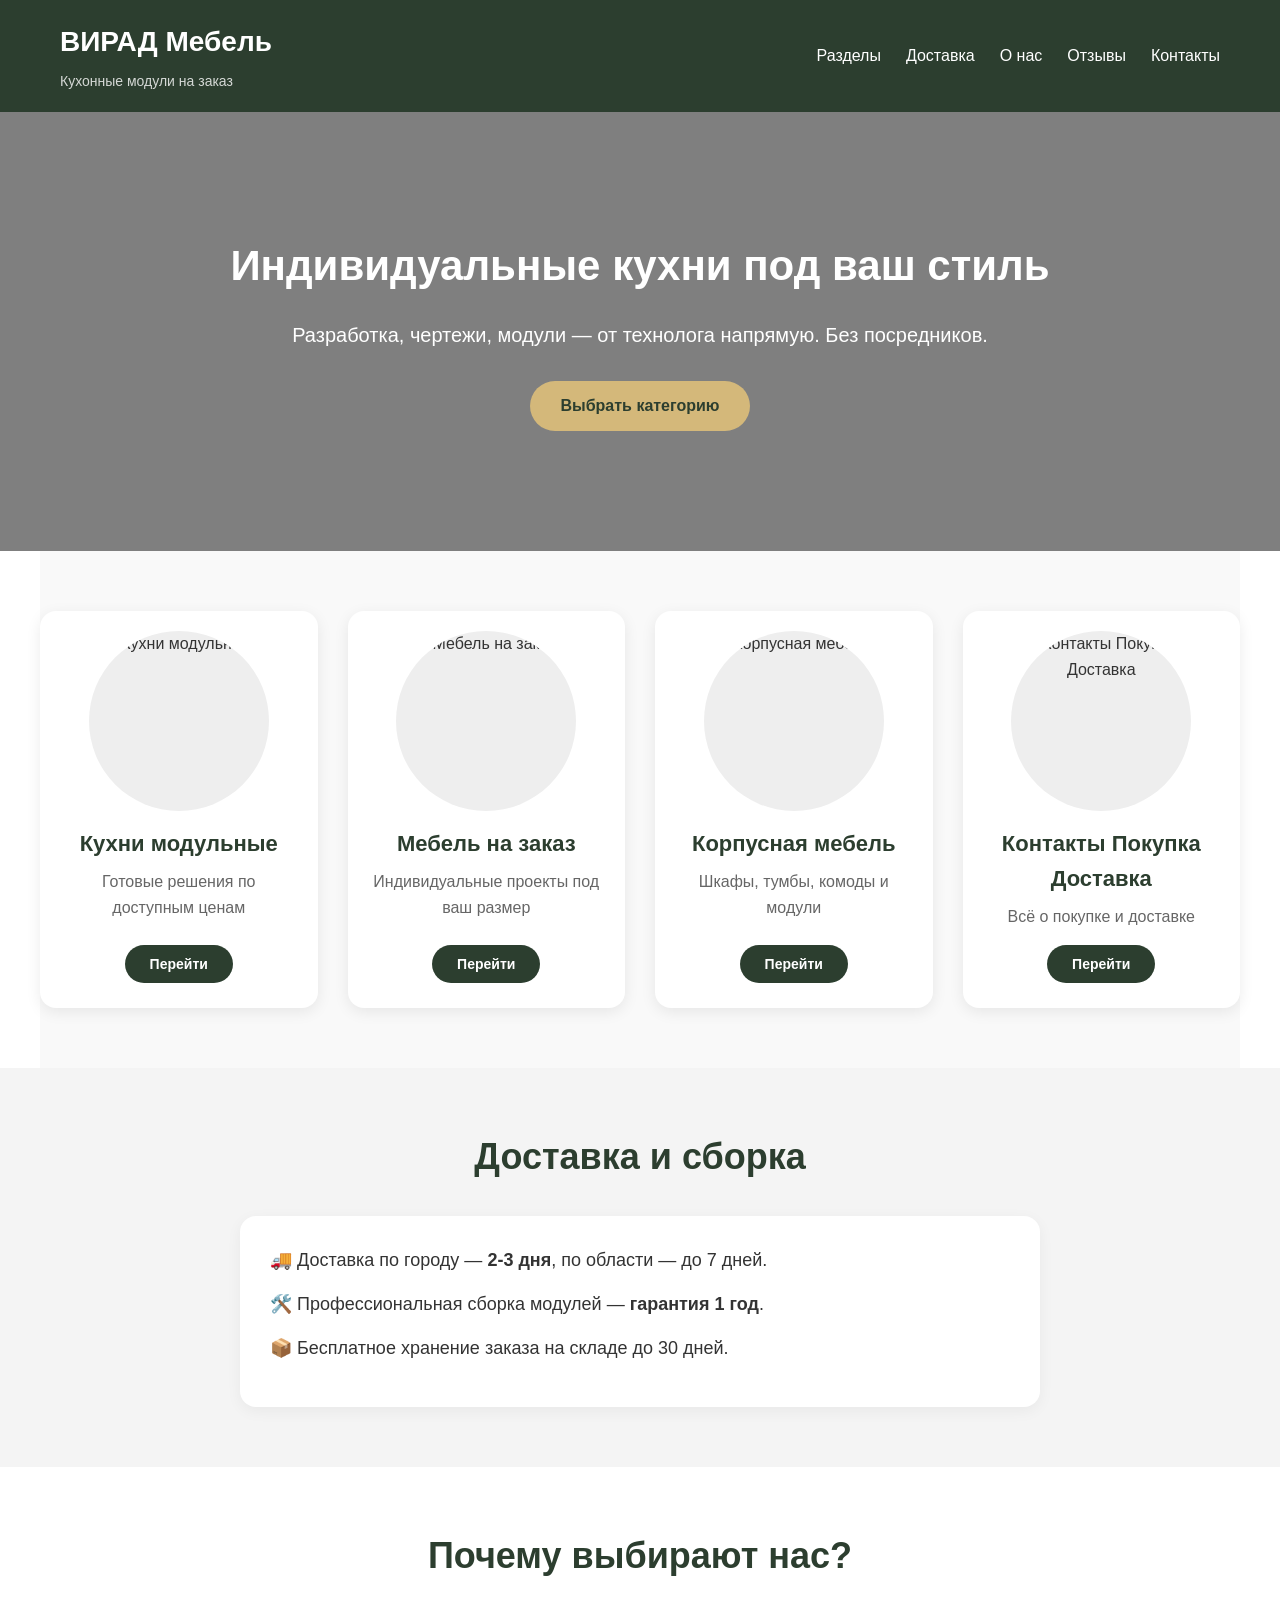
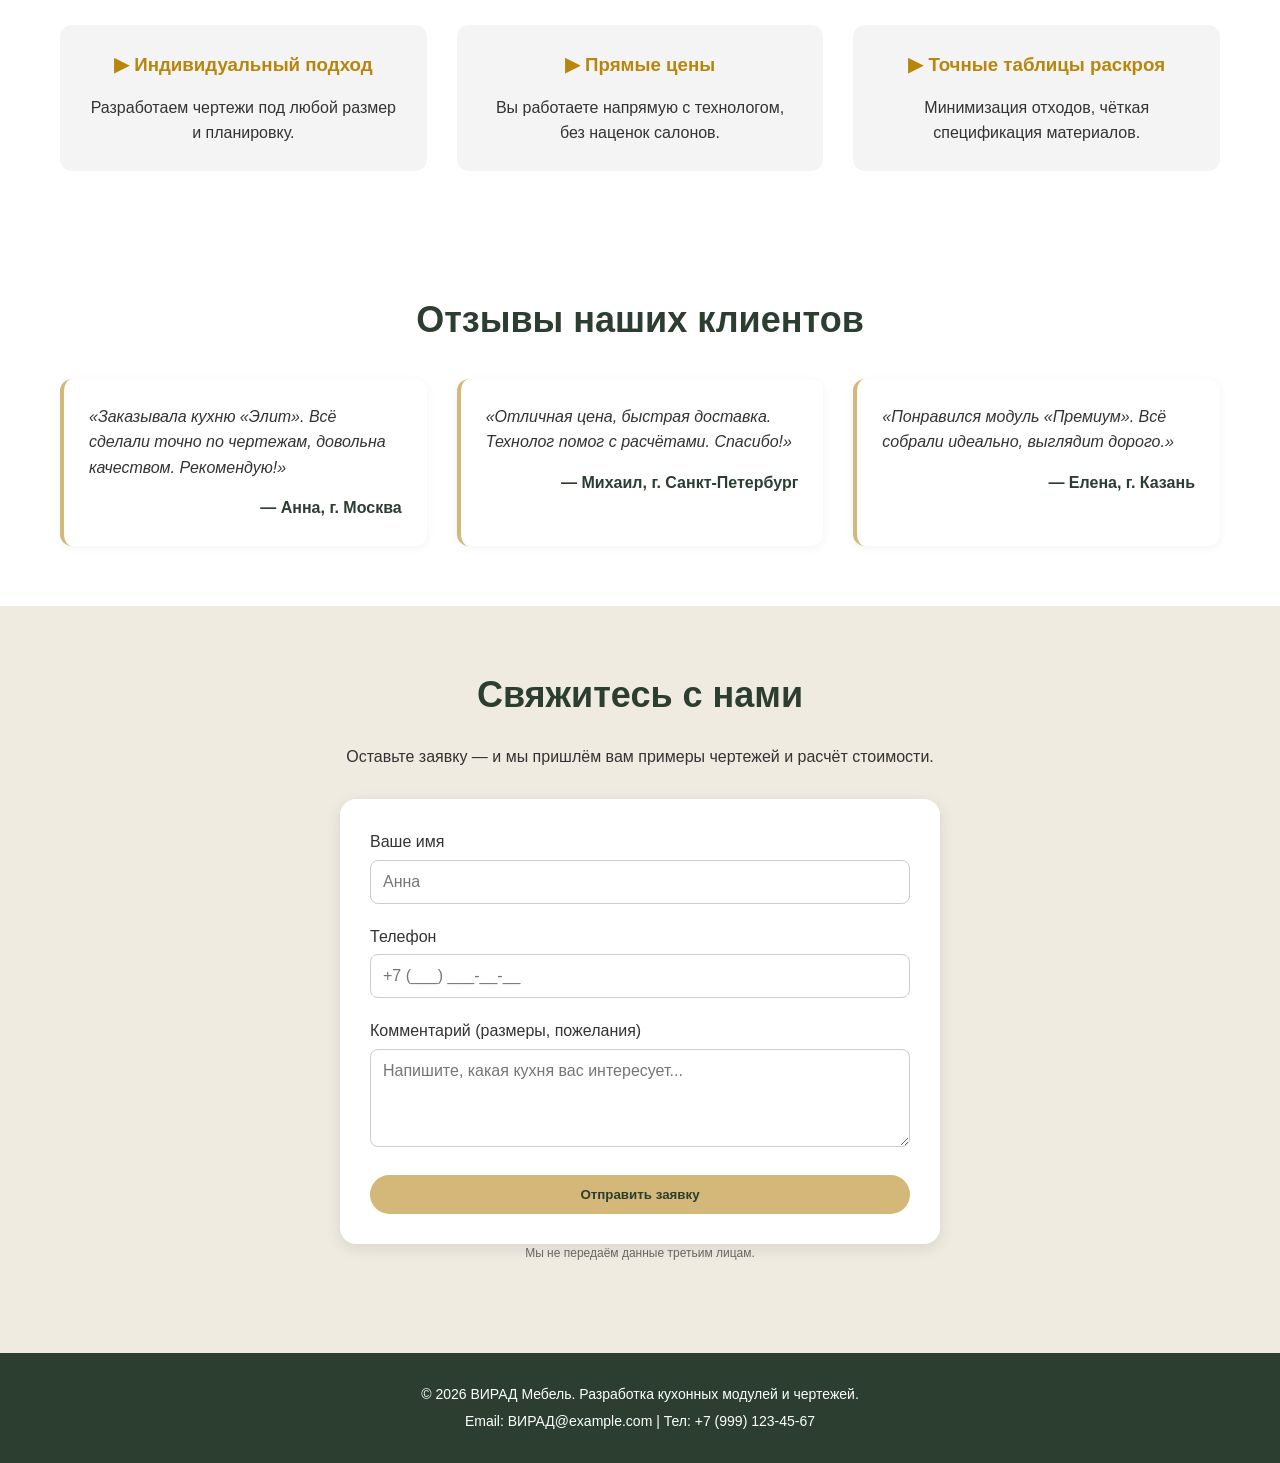
==== commit 7f389917: "Add files via upload" ====
--- a/index.html
+++ b/index.html
@@ -3,8 +3,76 @@
 <head>
     <meta charset="UTF-8">
     <meta name="viewport" content="width=device-width, initial-scale=1.0">
-    <title>ВИРАД мебель – Кухни и мебель на заказ</title>
+    <title>ВИРАД Мебель – Кухни и мебель на заказ</title>
     <link rel="stylesheet" href="style.css">
+    <style>
+        .section-buttons {
+            display: grid;
+            grid-template-columns: repeat(auto-fit, minmax(200px, 1fr));
+            gap: 30px;
+            padding: 60px 0;
+            background: #f9f9f9;
+        }
+        .section-btn {
+            display: flex;
+            flex-direction: column;
+            align-items: center;
+            text-decoration: none;
+            color: #333;
+            background: white;
+            border-radius: 16px;
+            padding: 20px 20px 25px;
+            box-shadow: 0 4px 15px rgba(0,0,0,0.08);
+            transition: transform 0.2s, box-shadow 0.2s;
+            height: 100%;
+            text-align: center;
+        }
+        .section-btn:hover {
+            transform: translateY(-5px);
+            box-shadow: 0 8px 25px rgba(0,0,0,0.15);
+        }
+        .section-btn img {
+            width: 100%;
+            max-width: 180px;
+            aspect-ratio: 1/1;
+            object-fit: cover;
+            border-radius: 50%;
+            margin-bottom: 15px;
+            background: #eee;
+        }
+        .section-btn h3 {
+            font-size: 22px;
+            margin-bottom: 8px;
+            color: #2c3e2f;
+            flex-shrink: 0;
+            text-align: center;
+        }
+        .section-btn p {
+            font-size: 16px;
+            color: #666;
+            flex-grow: 1;
+            margin-bottom: 15px;
+            text-align: center;
+        }
+        .section-btn .btn {
+            display: inline-block;
+            padding: 8px 25px;
+            background: #2c3e2f;
+            color: white;
+            border-radius: 30px;
+            font-weight: bold;
+            font-size: 14px;
+            transition: background 0.3s;
+            flex-shrink: 0;
+            margin-top: auto;
+        }
+        .section-btn .btn:hover {
+            background: #4a6741;
+        }
+        section[id] {
+            scroll-margin-top: 80px;
+        }
+    </style>
 </head>
 <body>
 
@@ -12,9 +80,9 @@
     <div class="container">
         <div class="logo">
             <a href="index.html" style="text-decoration: none; color: inherit;">
-                <h1>ВИРАД</h1>
+                <h1>ВИРАД Мебель</h1>
             </a>
-            <p>мебель</p>
+            <p>Кухонные модули на заказ</p>
         </div>
         <nav class="navbar">
             <a href="#sections">Разделы</a>
@@ -28,8 +96,8 @@
 
 <section class="hero">
     <div class="container">
-        <h2>Кухни под ваш стиль</h2>
-        <p>Разработка, чертежи, модули — напрямую от производителя.</p>
+        <h2>Индивидуальные кухни под ваш стиль</h2>
+        <p>Разработка, чертежи, модули — от технолога напрямую. Без посредников.</p>
         <a href="#sections" class="btn">Выбрать категорию</a>
     </div>
 </section>
@@ -42,10 +110,10 @@
         <span class="btn">Перейти</span>
     </a>
     <a href="pages/custom-furniture/custom.html" class="section-btn">
-        <img src="images/kitchen_test.png" alt="Мебель на заказ">
-        <h3>Мебель на заказ</h3>
-        <p>Индивидуальные проекты под ваш размер</p>
-        <span class="btn">Перейти</span>
+    <img src="images/kitchen_test.png" alt="Мебель на заказ">
+    <h3>Мебель на заказ</h3>
+    <p>Индивидуальные проекты под ваш размер</p>
+    <span class="btn">Перейти</span>
     </a>
     <a href="pages/case-furniture/furniture.html" class="section-btn">
         <img src="images/kitchen_test.png" alt="Корпусная мебель">
@@ -82,7 +150,7 @@
             </div>
             <div class="feature">
                 <h3>▶ Прямые цены</h3>
-                <p>Вы работаете напрямую с производителем, без наценок.</p>
+                <p>Вы работаете напрямую с технологом, без наценок салонов.</p>
             </div>
             <div class="feature">
                 <h3>▶ Точные таблицы раскроя</h3>
@@ -97,15 +165,15 @@
         <h2>Отзывы наших клиентов</h2>
         <div class="reviews-grid">
             <div class="review-card">
-                <p>«Заказывала кухню, всё сделали точно по чертежам. Довольна качеством!»</p>
+                <p>«Заказывала кухню «Элит». Всё сделали точно по чертежам, довольна качеством. Рекомендую!»</p>
                 <h4>— Анна, г. Москва</h4>
             </div>
             <div class="review-card">
-                <p>«Отличная цена, быстрая доставка. Помогли с расчётами. Спасибо!»</p>
+                <p>«Отличная цена, быстрая доставка. Технолог помог с расчётами. Спасибо!»</p>
                 <h4>— Михаил, г. Санкт-Петербург</h4>
             </div>
             <div class="review-card">
-                <p>«Кухня выглядит дорого, собрали идеально. Рекомендую!»</p>
+                <p>«Понравился модуль «Премиум». Всё собрали идеально, выглядит дорого.»</p>
                 <h4>— Елена, г. Казань</h4>
             </div>
         </div>
@@ -118,9 +186,8 @@
         <p>Оставьте заявку — и мы пришлём вам примеры чертежей и расчёт стоимости.</p>
         <form action="https://formsubmit.co/catspacegoldragon@gmail.com" method="POST" class="contact-form" id="contactForm">
             <input type="hidden" name="_captcha" value="false">
-            <input type="hidden" name="_subject" value="Новая заявка с лендинга ВИРАД">
-            <!-- ОТНОСИТЕЛЬНЫЙ ПУТЬ (не привязан к домену) -->
-            <input type="hidden" name="_next" value="thanks.html">
+            <input type="hidden" name="_subject" value="Новая заявка с лендинга ВИРАД мебель">
+            <input type="hidden" name="_next" value="https://catspacegoldragon-tech.github.io/landing/thanks.html">
             <input type="hidden" name="_template" value="table">
             <div class="form-group">
                 <label for="name">Ваше имя</label>
@@ -132,7 +199,7 @@
             </div>
             <div class="form-group">
                 <label for="message">Комментарий (размеры, пожелания)</label>
-                <textarea id="message" name="message" rows="4" placeholder="Напишите, что вас интересует..."></textarea>
+                <textarea id="message" name="message" rows="4" placeholder="Напишите, какая кухня вас интересует..."></textarea>
             </div>
             <button type="submit" class="btn">Отправить заявку</button>
         </form>
@@ -142,8 +209,8 @@
 
 <footer>
     <div class="container">
-        <p>&copy; 2026 ВИРАД мебель. Разработка кухонных модулей и чертежей.</p>
-        <p>Email: catspace@example.com | Тел: +7 (999) 123-45-67</p>
+        <p>&copy; 2026 ВИРАД Мебель. Разработка кухонных модулей и чертежей.</p>
+        <p>Email: ВИРАД@example.com | Тел: +7 (999) 123-45-67</p>
     </div>
 </footer>
 
--- a/style.css
+++ b/style.css
@@ -24,7 +24,7 @@
 /* ====================== ШАПКА ================================ */
 /* ============================================================ */
 header {
-    background-color: #1E3A8A; /* тёмно-синий */
+    background-color: #2c3e2f;
     color: white;
     padding: 20px 0;
     position: sticky;
@@ -46,7 +46,7 @@
 
 .logo p {
     font-size: 14px;
-    opacity: 0.9;
+    opacity: 0.8;
 }
 
 .navbar {
@@ -63,14 +63,14 @@
 }
 
 .navbar a:hover {
-    color: #F57C1F; /* оранжевый */
+    color: #d4b87a;
 }
 
 /* ============================================================ */
 /* ====================== ГЛАВНЫЙ ЭКРАН (HERO) ================= */
 /* ============================================================ */
 .hero {
-    background: linear-gradient(rgba(30, 58, 138, 0.6), rgba(30, 58, 138, 0.6)), url('https://placehold.co/1600x600?text=Кухня+пример') center/cover no-repeat;
+    background: linear-gradient(rgba(0,0,0,0.5), rgba(0,0,0,0.5)), url('https://placehold.co/1600x600?text=Кухня+пример') center/cover no-repeat;
     color: white;
     text-align: center;
     padding: 120px 0;
@@ -88,8 +88,8 @@
 
 .btn {
     display: inline-block;
-    background-color: #F57C1F; /* оранжевый */
-    color: white;
+    background-color: #d4b87a;
+    color: #2c3e2f;
     padding: 12px 30px;
     text-decoration: none;
     font-weight: bold;
@@ -100,7 +100,7 @@
 }
 
 .btn:hover {
-    background-color: #E06A10;
+    background-color: #c2a259;
     transform: scale(1.02);
 }
 
@@ -116,7 +116,7 @@
     text-align: center;
     font-size: 36px;
     margin-bottom: 40px;
-    color: #1E3A8A;
+    color: #2c3e2f;
 }
 
 .product-grid {
@@ -155,7 +155,7 @@
 .price {
     font-size: 20px;
     font-weight: bold;
-    color: #F57C1F;
+    color: #b8860b;
     margin-bottom: 10px;
 }
 
@@ -164,7 +164,7 @@
 }
 
 .btn-order {
-    background-color: #1E3A8A;
+    background-color: #2c3e2f;
     color: white;
     border: none;
     padding: 8px 20px;
@@ -174,11 +174,12 @@
 }
 
 .btn-order:hover {
-    background-color: #2C4FA0;
-}
-
-/* ============================================================ */
-/* ====================== ИНФО-СЕКЦИИ ========================== */
+    background-color: #4a6741;
+}
+/* --- КОНЕЦ КАРТОЧЕК --- */
+
+/* ============================================================ */
+/* ====================== ИНФО-СЕКЦИИ (Акции, Доставка) ======== */
 /* ============================================================ */
 .info-section {
     padding: 60px 0;
@@ -193,7 +194,7 @@
 .info-section h2 {
     font-size: 36px;
     margin-bottom: 30px;
-    color: #1E3A8A;
+    color: #2c3e2f;
 }
 
 .info-content {
@@ -227,7 +228,7 @@
     border-radius: 12px;
     box-shadow: 0 2px 10px rgba(0,0,0,0.05);
     text-align: left;
-    border-left: 4px solid #F57C1F;
+    border-left: 4px solid #d4b87a;
 }
 
 .review-card p {
@@ -236,7 +237,7 @@
 }
 
 .review-card h4 {
-    color: #1E3A8A;
+    color: #2c3e2f;
     text-align: right;
 }
 
@@ -252,7 +253,7 @@
     text-align: center;
     font-size: 36px;
     margin-bottom: 40px;
-    color: #1E3A8A;
+    color: #2c3e2f;
 }
 
 .features {
@@ -272,7 +273,7 @@
 
 .feature h3 {
     margin-bottom: 15px;
-    color: #F57C1F;
+    color: #b8860b;
 }
 
 /* ============================================================ */
@@ -287,7 +288,7 @@
     text-align: center;
     font-size: 36px;
     margin-bottom: 20px;
-    color: #1E3A8A;
+    color: #2c3e2f;
 }
 
 .contact p {
@@ -328,7 +329,7 @@
 .form-group input:focus,
 .form-group textarea:focus {
     outline: none;
-    border-color: #F57C1F;
+    border-color: #d4b87a;
 }
 
 .contact-form .btn {
@@ -345,10 +346,10 @@
 }
 
 /* ============================================================ */
-/* ====================== ПОДВАЛ =============================== */
+/* ====================== ПОДВАЛ ================================ */
 /* ============================================================ */
 footer {
-    background-color: #1E3A8A;
+    background-color: #2c3e2f;
     color: white;
     text-align: center;
     padding: 25px 0;
@@ -394,117 +395,3 @@
         grid-template-columns: repeat(auto-fit, minmax(250px, 1fr));
     }
 }
-
-/* ============================================================ */
-/* ====================== ДОПОЛНИТЕЛЬНЫЕ ПРАВКИ ================ */
-/* ============================================================ */
-
-/* Отступ для якорных ссылок */
-section[id] {
-    scroll-margin-top: 80px;
-}
-
-/* Стили для блока корзины */
-.cart-block {
-    background: #fff;
-    padding: 20px;
-    border-radius: 12px;
-    margin-bottom: 30px;
-    box-shadow: 0 2px 10px rgba(0,0,0,0.05);
-}
-.cart-item {
-    display: flex;
-    justify-content: space-between;
-    align-items: center;
-    padding: 8px 0;
-    border-bottom: 1px solid #eee;
-}
-.cart-item .remove-btn {
-    background: none;
-    border: none;
-    color: #F57C1F;
-    font-size: 18px;
-    cursor: pointer;
-    font-weight: bold;
-}
-.cart-total {
-    font-weight: bold;
-    font-size: 18px;
-    margin-top: 10px;
-    text-align: right;
-    color: #1E3A8A;
-}
-.cart-empty {
-    color: #999;
-    text-align: center;
-    padding: 10px 0;
-}
-.cart-highlight {
-    border: 2px solid #F57C1F;
-    transition: border 0.3s;
-}
-
-/* Стили для главной страницы (кнопки-разделы) */
-.section-buttons {
-    display: grid;
-    grid-template-columns: repeat(auto-fit, minmax(200px, 1fr));
-    gap: 30px;
-    padding: 60px 0;
-    background: #f9f9f9;
-}
-.section-btn {
-    display: flex;
-    flex-direction: column;
-    align-items: center;
-    text-decoration: none;
-    color: #333;
-    background: white;
-    border-radius: 16px;
-    padding: 20px 20px 25px;
-    box-shadow: 0 4px 15px rgba(0,0,0,0.08);
-    transition: transform 0.2s, box-shadow 0.2s;
-    height: 100%;
-    text-align: center;
-}
-.section-btn:hover {
-    transform: translateY(-5px);
-    box-shadow: 0 8px 25px rgba(0,0,0,0.15);
-}
-.section-btn img {
-    width: 100%;
-    max-width: 180px;
-    aspect-ratio: 1 / 1;
-    object-fit: cover;
-    border-radius: 50%;
-    margin-bottom: 15px;
-    background: #eee;
-}
-.section-btn h3 {
-    font-size: 22px;
-    margin-bottom: 8px;
-    color: #1E3A8A;
-    flex-shrink: 0;
-    text-align: center;
-}
-.section-btn p {
-    font-size: 16px;
-    color: #666;
-    flex-grow: 1;
-    margin-bottom: 15px;
-    text-align: center;
-}
-.section-btn .btn {
-    display: inline-block;
-    padding: 8px 25px;
-    background: #F57C1F;
-    color: white;
-    border-radius: 30px;
-    font-weight: bold;
-    font-size: 14px;
-    transition: background 0.3s;
-    flex-shrink: 0;
-    margin-top: auto;
-}
-.section-btn .btn:hover {
-    background: #E06A10;
-}
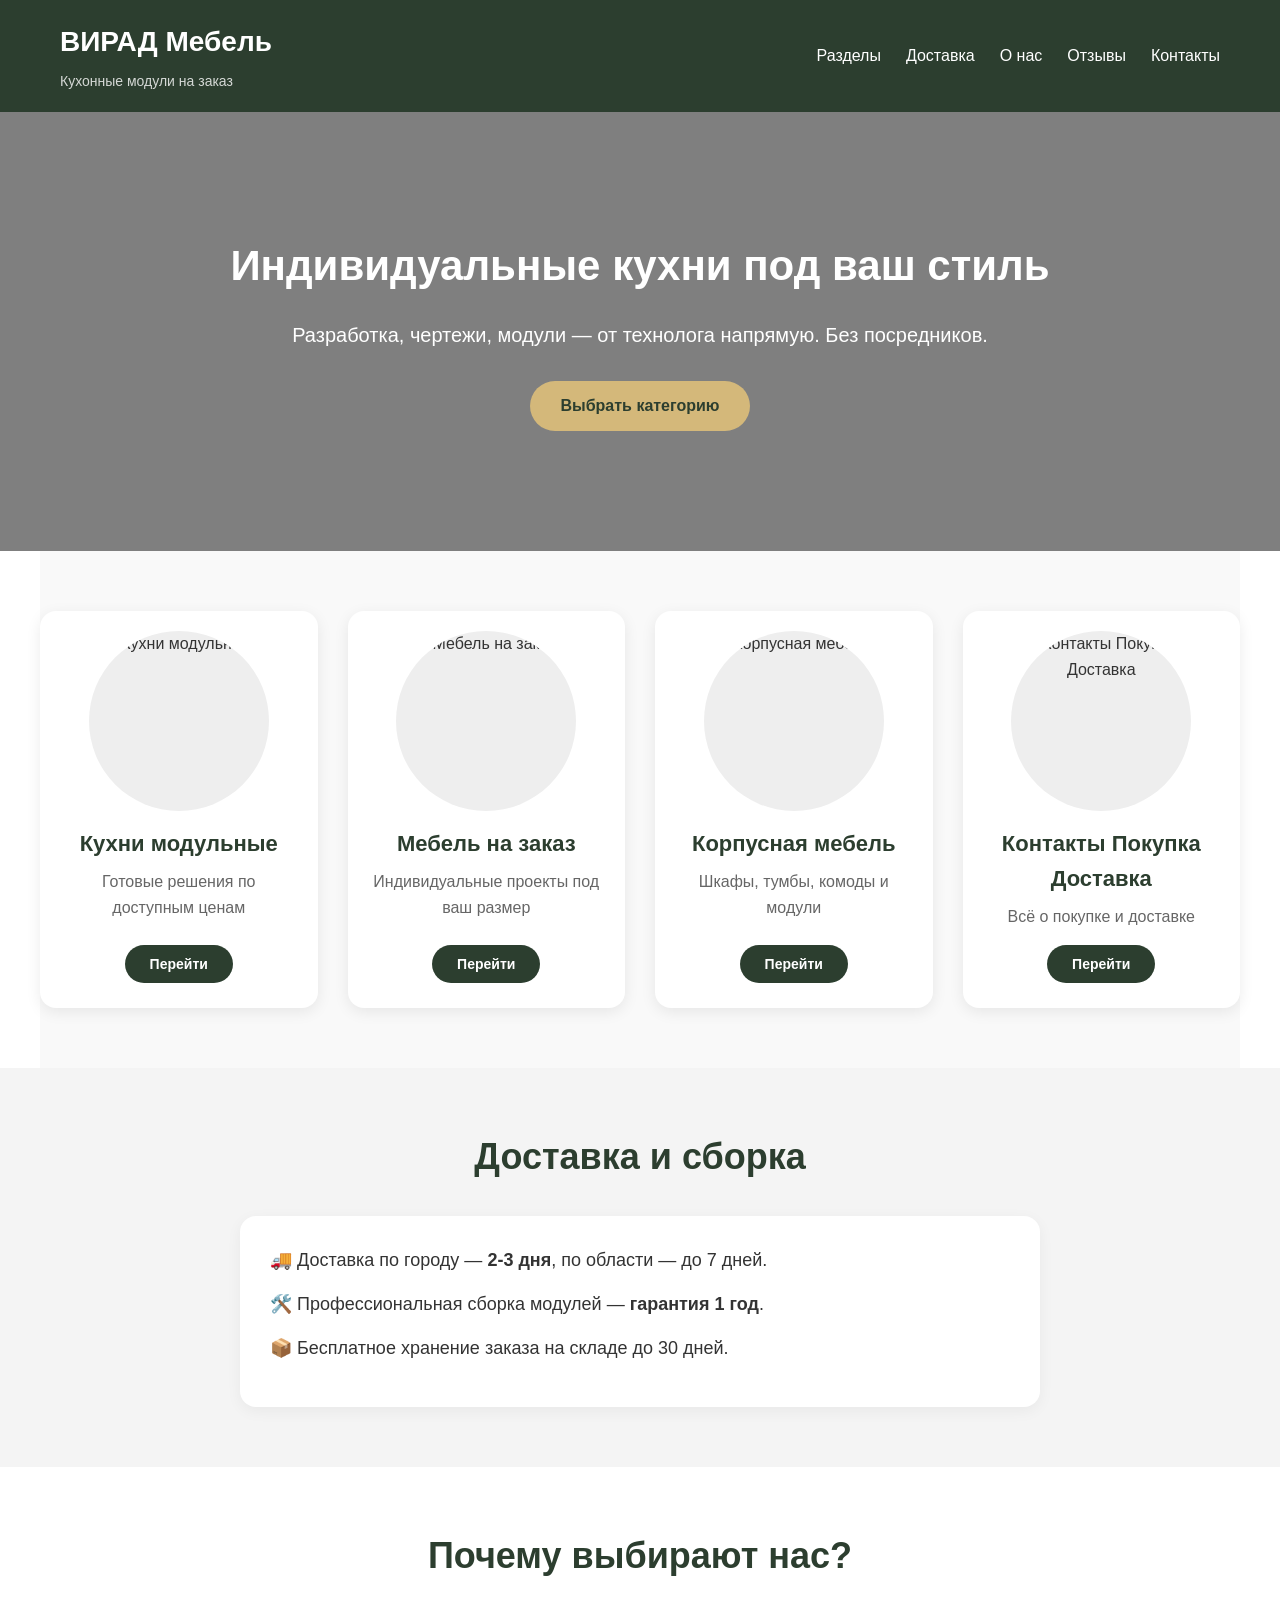
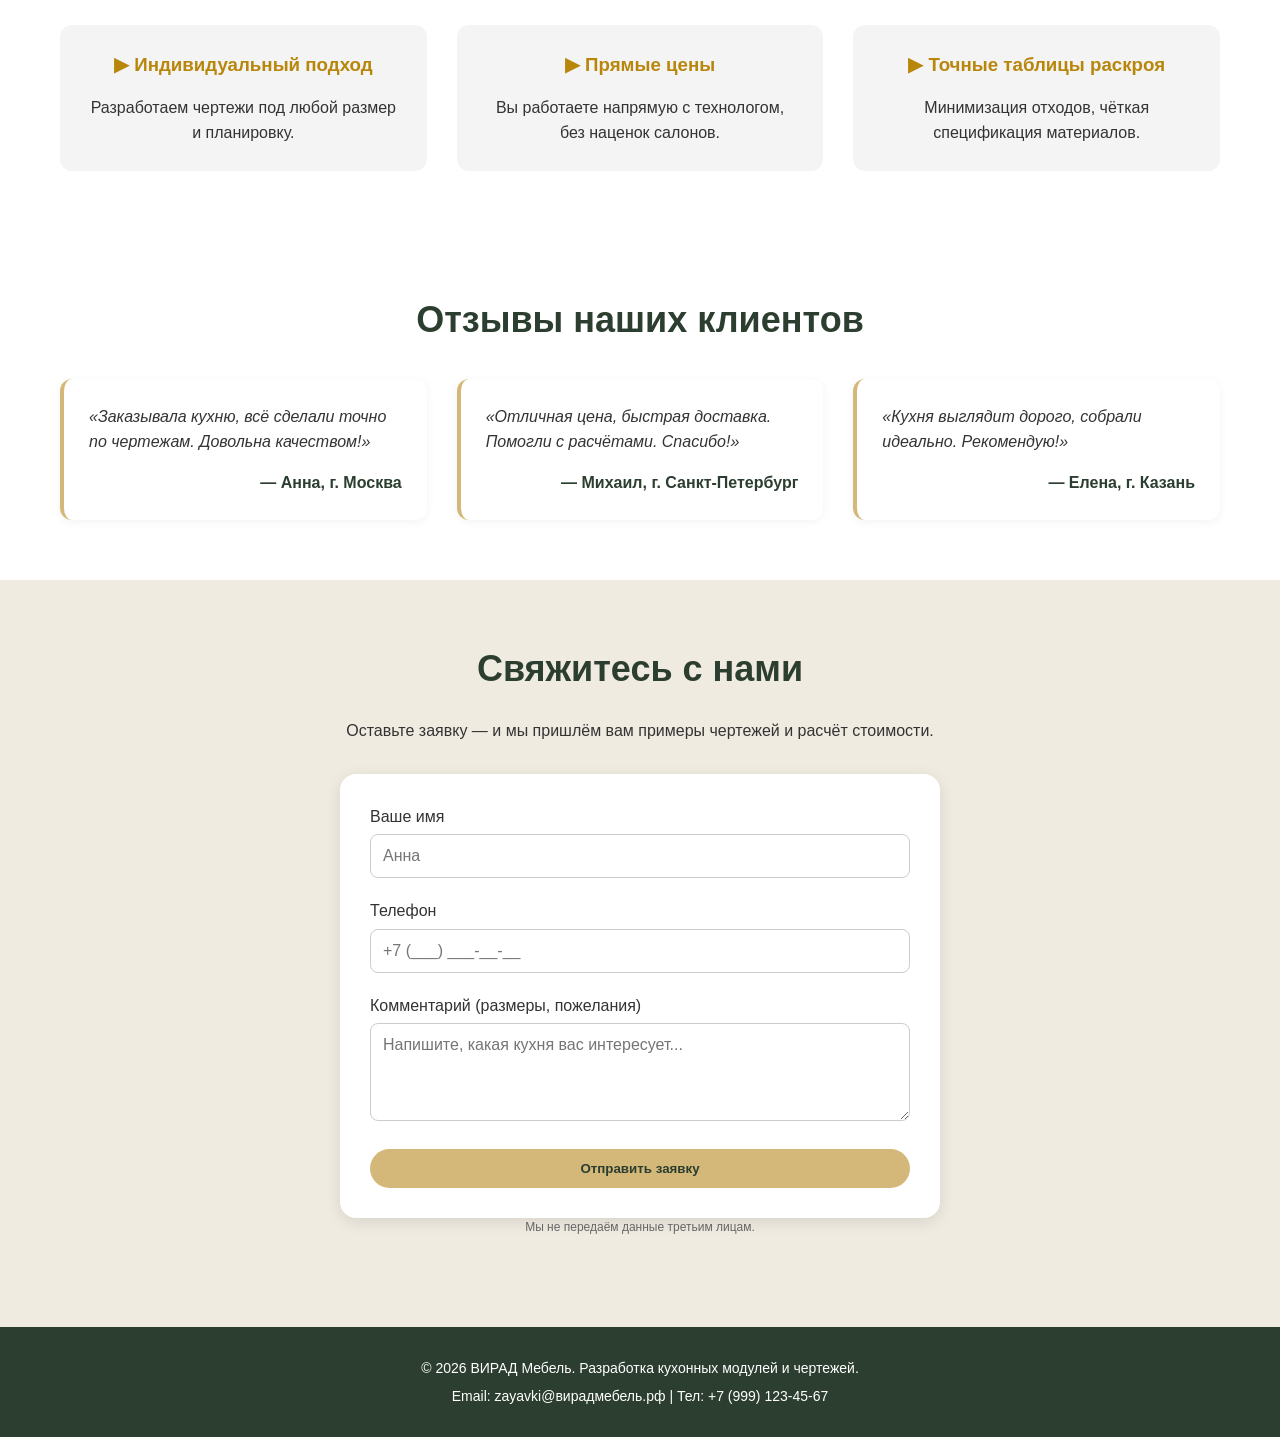
==== commit 3808c9c4: "Update index.html" ====
--- a/index.html
+++ b/index.html
@@ -110,10 +110,10 @@
         <span class="btn">Перейти</span>
     </a>
     <a href="pages/custom-furniture/custom.html" class="section-btn">
-    <img src="images/kitchen_test.png" alt="Мебель на заказ">
-    <h3>Мебель на заказ</h3>
-    <p>Индивидуальные проекты под ваш размер</p>
-    <span class="btn">Перейти</span>
+        <img src="images/kitchen_test.png" alt="Мебель на заказ">
+        <h3>Мебель на заказ</h3>
+        <p>Индивидуальные проекты под ваш размер</p>
+        <span class="btn">Перейти</span>
     </a>
     <a href="pages/case-furniture/furniture.html" class="section-btn">
         <img src="images/kitchen_test.png" alt="Корпусная мебель">
@@ -165,15 +165,15 @@
         <h2>Отзывы наших клиентов</h2>
         <div class="reviews-grid">
             <div class="review-card">
-                <p>«Заказывала кухню «Элит». Всё сделали точно по чертежам, довольна качеством. Рекомендую!»</p>
+                <p>«Заказывала кухню, всё сделали точно по чертежам. Довольна качеством!»</p>
                 <h4>— Анна, г. Москва</h4>
             </div>
             <div class="review-card">
-                <p>«Отличная цена, быстрая доставка. Технолог помог с расчётами. Спасибо!»</p>
+                <p>«Отличная цена, быстрая доставка. Помогли с расчётами. Спасибо!»</p>
                 <h4>— Михаил, г. Санкт-Петербург</h4>
             </div>
             <div class="review-card">
-                <p>«Понравился модуль «Премиум». Всё собрали идеально, выглядит дорого.»</p>
+                <p>«Кухня выглядит дорого, собрали идеально. Рекомендую!»</p>
                 <h4>— Елена, г. Казань</h4>
             </div>
         </div>
@@ -184,11 +184,7 @@
     <div class="container">
         <h2>Свяжитесь с нами</h2>
         <p>Оставьте заявку — и мы пришлём вам примеры чертежей и расчёт стоимости.</p>
-        <form action="https://formsubmit.co/catspacegoldragon@gmail.com" method="POST" class="contact-form" id="contactForm">
-            <input type="hidden" name="_captcha" value="false">
-            <input type="hidden" name="_subject" value="Новая заявка с лендинга ВИРАД мебель">
-            <input type="hidden" name="_next" value="https://catspacegoldragon-tech.github.io/landing/thanks.html">
-            <input type="hidden" name="_template" value="table">
+        <form action="send.php" method="POST" class="contact-form" id="contactForm">
             <div class="form-group">
                 <label for="name">Ваше имя</label>
                 <input type="text" id="name" name="name" placeholder="Анна" required>
@@ -210,7 +206,7 @@
 <footer>
     <div class="container">
         <p>&copy; 2026 ВИРАД Мебель. Разработка кухонных модулей и чертежей.</p>
-        <p>Email: ВИРАД@example.com | Тел: +7 (999) 123-45-67</p>
+        <p>Email: zayavki@вирадмебель.рф | Тел: +7 (999) 123-45-67</p>
     </div>
 </footer>
 
--- a/style.css
+++ b/style.css
@@ -142,7 +142,9 @@
 
 .product-card img {
     width: 100%;
-    aspect-ratio: 1 / 1;
+    aspect-ratio: 3 / 4;
+    max-width: 1200px;
+    max-height: 1600px;
     object-fit: contain;
     background-color: #f0f0f0;
 }
@@ -179,7 +181,7 @@
 /* --- КОНЕЦ КАРТОЧЕК --- */
 
 /* ============================================================ */
-/* ====================== ИНФО-СЕКЦИИ (Акции, Доставка) ======== */
+/* ====================== ИНФО-СЕКЦИИ ========================== */
 /* ============================================================ */
 .info-section {
     padding: 60px 0;
@@ -395,3 +397,113 @@
         grid-template-columns: repeat(auto-fit, minmax(250px, 1fr));
     }
 }
+
+/* ============================================================ */
+/* ====================== ДОПОЛНИТЕЛЬНЫЕ ПРАВКИ ================ */
+/* ============================================================ */
+
+section[id] {
+    scroll-margin-top: 80px;
+}
+
+.cart-block {
+    background: #fff;
+    padding: 20px;
+    border-radius: 12px;
+    margin-bottom: 30px;
+    box-shadow: 0 2px 10px rgba(0,0,0,0.05);
+}
+.cart-item {
+    display: flex;
+    justify-content: space-between;
+    align-items: center;
+    padding: 8px 0;
+    border-bottom: 1px solid #eee;
+}
+.cart-item .remove-btn {
+    background: none;
+    border: none;
+    color: #c0392b;
+    font-size: 18px;
+    cursor: pointer;
+}
+.cart-total {
+    font-weight: bold;
+    font-size: 18px;
+    margin-top: 10px;
+    text-align: right;
+}
+.cart-empty {
+    color: #999;
+    text-align: center;
+    padding: 10px 0;
+}
+.cart-highlight {
+    border: 2px solid #d4b87a;
+    transition: border 0.3s;
+}
+
+/* Кнопки-разделы на главной */
+.section-buttons {
+    display: grid;
+    grid-template-columns: repeat(auto-fit, minmax(200px, 1fr));
+    gap: 30px;
+    padding: 60px 0;
+    background: #f9f9f9;
+}
+.section-btn {
+    display: flex;
+    flex-direction: column;
+    align-items: center;
+    text-decoration: none;
+    color: #333;
+    background: white;
+    border-radius: 16px;
+    padding: 20px 20px 25px;
+    box-shadow: 0 4px 15px rgba(0,0,0,0.08);
+    transition: transform 0.2s, box-shadow 0.2s;
+    height: 100%;
+    text-align: center;
+}
+.section-btn:hover {
+    transform: translateY(-5px);
+    box-shadow: 0 8px 25px rgba(0,0,0,0.15);
+}
+.section-btn img {
+    width: 100%;
+    max-width: 180px;
+    aspect-ratio: 1 / 1;
+    object-fit: cover;
+    border-radius: 50%;
+    margin-bottom: 15px;
+    background: #eee;
+}
+.section-btn h3 {
+    font-size: 22px;
+    margin-bottom: 8px;
+    color: #2c3e2f;
+    flex-shrink: 0;
+    text-align: center;
+}
+.section-btn p {
+    font-size: 16px;
+    color: #666;
+    flex-grow: 1;
+    margin-bottom: 15px;
+    text-align: center;
+}
+.section-btn .btn {
+    display: inline-block;
+    padding: 8px 25px;
+    background: #2c3e2f;
+    color: white;
+    border-radius: 30px;
+    font-weight: bold;
+    font-size: 14px;
+    transition: background 0.3s;
+    flex-shrink: 0;
+    margin-top: auto;
+}
+.section-btn .btn:hover {
+    background: #4a6741;
+}
